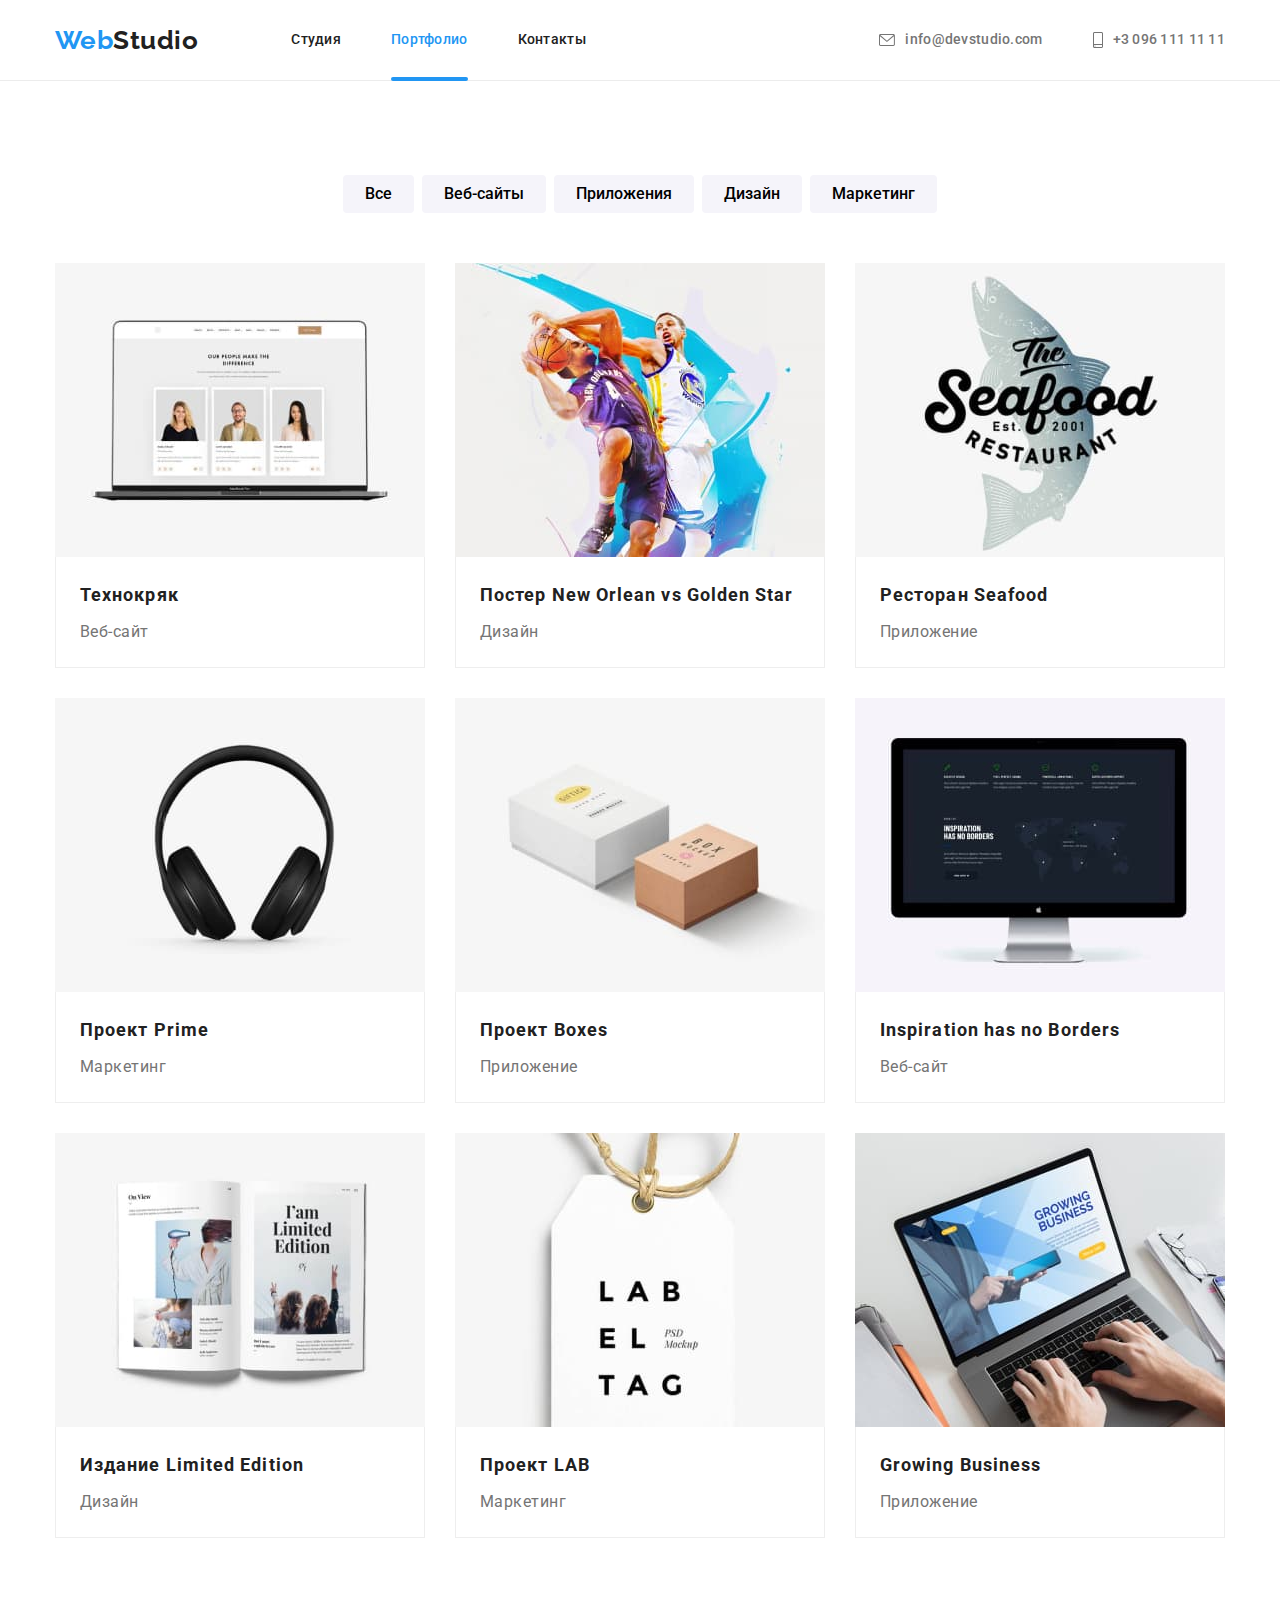
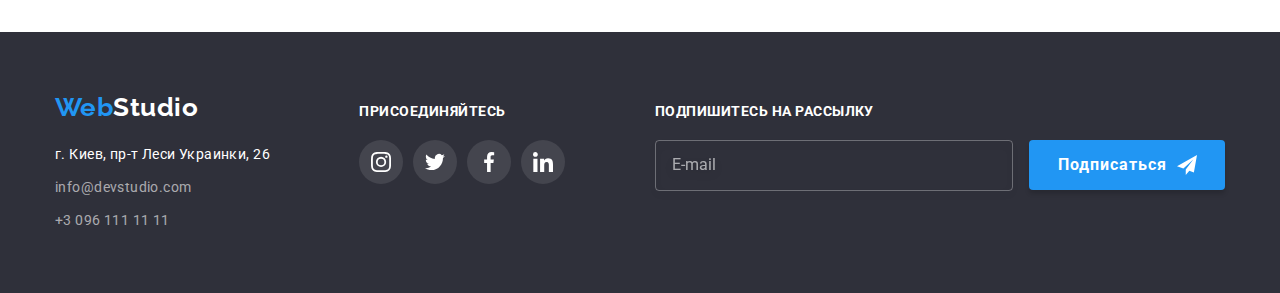
==== portfolio.html @ 0ab10a3f "Копирует фалы предыдущего проекта" ====
<!doctype html>

<html lang="ru">
    <head>
        <meta charset="utf-8">
        <meta http-equiv="x-ua-compatible" content="ie=edge">
        <title>Portfolio</title>
        <link rel="preconnect" href="https://fonts.googleapis.com">
        <link rel="preconnect" href="https://fonts.gstatic.com" crossorigin>
        <link href="https://fonts.googleapis.com/css2?family=Raleway:wght@700&family=Roboto:wght@400;500;700;900&display=swap" rel="stylesheet">
        <link rel="stylesheet" href="css/modern-normalize.css" />
        <link rel="stylesheet" href="css/styles.css" />
    </head>

    <body>
      <header class="header">
        <div class="container header-container">
          <a class="link logo-link" href="index.html">
            Web<span class="logo-link-second-part" href="index.html">Studio</span>
          </a>
          <nav class="nav">
            <ul class="list nav-list">
              <li><a class="link" href="index.html">Студия</a></li>
              <li><a class="link link-active" href="portfolio.html">Портфолио</a></li>
              <li><a class="link" href="#address">Контакты</a></li>
            </ul>
          </nav>
          <ul class="list address-header-list">
            <li class="address-header-list-item">
              <a class="link mail-link" href="mailto:info@devstudio.com">
                <svg class="icon-link-envelope" width="16px" height="12px"><use href="./images/symbol-defs.svg#header-icon-envelope"></use></svg>
                info@devstudio.com
              </a>
            </li>
            <li class="address-header-list-item">
              <a class="link tel-link" href="tel:+3809611111111">
                <svg class="icon-link-smartphone" width="10" height="16"><use href="./images/symbol-defs.svg#header-icon-smartphone"></use></svg>
                +3 096 111 11 11
              </a>
            </li>
          </ul>
        </div>
      </header>

        <main>
          <section class="gallery section">
            <div class="container gallery-container">
              <ul class="list gallery-filter-list">
                <li><button class="button" type="button">Все</button></li>
                <li><button class="button" type="button">Веб-сайты</button></li>
                <li><button class="button" type="button">Приложения</button></li>
                <li><button class="button" type="button">Дизайн</button></li>
                <li><button class="button" type="button">Маркетинг</button></li>
              </ul>
              <h1 class="visually-hidden">Карточки</h1>
              <ul class="list gallery-list">

                <li>
                  <a href="" class="link gallery-list-link">
                    <div class="box">
                      <img src="images/gallery-img-note_book.jpg" alt="Открытый ноут-бук" width="370" />
                      <div class="overlay">
                        <p>Ресурс предлагает комплексные предложения с разным уровнем функционала и сервисов. Все это позволит посетителю получить исчерпывающие сведения о компании или частном лице.</p>
                      </div>
                    </div>
                    <div class="gallery-text-box">
                      <h2 class="gallery-subtitle">Технокряк</h1>
                      <p class="gallery-desc">Веб-сайт</p>
                    </div>
                  </a>
                </li>

                <li>
                  <a href="" class="link gallery-list-link">
                    <div class="box">
                      <img src="images/gallery-img-basketball.jpg" alt="Баскетболисты" width="370" />
                      <div class="overlay">
                        <p>Ресурс предлагает комплексные предложения с разным уровнем функционала и сервисов. Все это позволит посетителю получить исчерпывающие сведения о компании или частном лице.</p>
                      </div>
                    </div>
                    <div class="gallery-text-box">
                      <h2 class="gallery-subtitle">Постер New Orlean vs Golden Star</h1>
                      <p class="gallery-desc">Дизайн</p>
                    </div>
                  </a>
                </li>

                <li>
                  <a href="" class="link gallery-list-link">
                    <div class="box">
                      <img src="images/gallery-img-logo_restoran.jpg" alt="Логотип" width="370" />
                      <div class="overlay">
                        <p>Ресурс предлагает комплексные предложения с разным уровнем функционала и сервисов. Все это позволит посетителю получить исчерпывающие сведения о компании или частном лице.</p>
                      </div>
                    </div>
                    <div class="gallery-text-box">
                      <h2 class="gallery-subtitle">Ресторан Seafood</h1>
                      <p class="gallery-desc">Приложение</p>
                    </div>
                  </a>
                </li>

                <li>
                  <a href="" class="link gallery-list-link">
                    <div class="box">
                      <img src="images/gallery-img-headphones.jpg" alt="Наушники" width="370" />
                      <div class="overlay">
                        <p>Ресурс предлагает комплексные предложения с разным уровнем функционала и сервисов. Все это позволит посетителю получить исчерпывающие сведения о компании или частном лице.</p>
                      </div>
                    </div>
                    <div class="gallery-text-box">
                      <h2 class="gallery-subtitle">Проект Prime</h1>
                      <p class="gallery-desc">Маркетинг</p>
                    </div>
                  </a>
                </li>

                <li>
                  <a href="" class="link gallery-list-link">
                    <div class="box">
                      <img src="images/gallery-img-boxes_project.jpg" alt="Коробки" width="370" />
                      <div class="overlay">
                        <p>Ресурс предлагает комплексные предложения с разным уровнем функционала и сервисов. Все это позволит посетителю получить исчерпывающие сведения о компании или частном лице.</p>
                      </div>
                    </div>
                    <div class="gallery-text-box">
                      <h2 class="gallery-subtitle">Проект Boxes</h1>
                      <p class="gallery-desc">Приложение</p>
                    </div>
                  </a>
                </li>

                <li>
                  <a href="" class="link gallery-list-link">
                    <div class="box">
                      <img src="images/gallery-img-monitor.jpg" alt="Работающий монитор ПК" width="370" />
                      <div class="overlay">
                        <p>Ресурс предлагает комплексные предложения с разным уровнем функционала и сервисов. Все это позволит посетителю получить исчерпывающие сведения о компании или частном лице.</p>
                      </div>
                    </div>
                    <div class="gallery-text-box">
                      <h2 class="gallery-subtitle">Inspiration has no Borders</h1>
                      <p class="gallery-desc">Веб-сайт</p>
                    </div>
                  </a>
                </li>

                <li>
                  <a href="" class="link gallery-list-link">
                    <div class="box">
                      <img src="images/gallery-img-book_open.jpg" alt="Открытая книга" width="370" />
                      <div class="overlay">
                        <p>Ресурс предлагает комплексные предложения с разным уровнем функционала и сервисов. Все это позволит посетителю получить исчерпывающие сведения о компании или частном лице.</p>
                      </div>
                    </div>
                    <div class="gallery-text-box">
                      <h2 class="gallery-subtitle">Издание Limited Edition</h1>
                      <p class="gallery-desc">Дизайн</p>
                    </div>
                  </a>
                </li>

                <li>
                  <a href="" class="link gallery-list-link">
                    <div class="box">
                      <img src="images/gallery-img-label.jpg" alt="Бумажный ярлык на верёвке" width="370" />
                      <div class="overlay">
                        <p>Ресурс предлагает комплексные предложения с разным уровнем функционала и сервисов. Все это позволит посетителю получить исчерпывающие сведения о компании или частном лице.</p>
                      </div>
                    </div>
                    <div class="gallery-text-box">
                      <h2 class="gallery-subtitle">Проект LAB</h1>
                      <p class="gallery-desc">Маркетинг</p>
                    </div>
                  </a>
                </li>

                <li>
                  <a href="" class="link gallery-list-link">
                    <div class="box">
                      <img src="images/gallery-img-pc_working.jpg" alt="Руки за клавиатурой ноутбука" width="370" />
                      <div class="overlay">
                        <p>Ресурс предлагает комплексные предложения с разным уровнем функционала и сервисов. Все это позволит посетителю получить исчерпывающие сведения о компании или частном лице.</p>
                      </div>
                    </div>
                    <div class="gallery-text-box">
                      <h2 class="gallery-subtitle">Growing Business</h1>
                      <p class="gallery-desc">Приложение</p>
                    </div>
                  </a>
                </li>

              </ul>
            </div>
          </section>
        </main>

        <footer class="footer">
          <div class="container footer-container">
            <div class="contacts">
              <a class="link logo-link" href="index.html">
                Web<span class="logo-link-second-part" href="index.html">Studio</span>
              </a>
              <address class="address-text-box" id="address">
                <ul class="list address-footer-list">
                  <li><a class="link address-link" href="">г. Киев, пр-т Леси Украинки, 26</a></li>
                  <li><a class="link mail-link" href="mailto:info@devstudio.com">info@devstudio.com</a></li>
                  <li><a class="link tel-link" href="tel:+3809611111111">+3 096 111 11 11</a></li>
                </ul>
              </address>
            </div>
            <div class="social-network">
              <b class="title-social-network">присоединяйтесь</b>
              <ul class="list icon-social-network-list">
                <li class="icon-social-network-list-item">
                  <a href="" class="link link-social-network">
                    <svg class="icon-social-network" width="20px" height="20px"><use href="./images/symbol-defs.svg#social-network-icon-instagram"></use></svg>
                  </a>
                </li>
                <li class="icon-social-network-list-item">
                  <a href="" class="link link-social-network">
                    <svg class="icon-social-network" width="20px" height="20px"><use href="./images/symbol-defs.svg#social-network-icon-twitter"></use></svg>
                  </a>
                </li>
                <li class="icon-social-network-list-item">
                  <a href="" class="link link-social-network">
                    <svg class="icon-social-network" width="20px" height="20px"><use href="./images/symbol-defs.svg#social-network-icon-facebook"></use></svg>
                  </a>
                </li>
                <li class="icon-social-network-list-item">
                  <a href="" class="link link-social-network">
                    <svg class="icon-social-network" width="20px" height="20px"><use href="./images/symbol-defs.svg#social-network-icon-linkedin"></use></svg>
                  </a>
                </li>
              </ul>
            </div>
            <form class="send-form">
              <label class="send-label" for="email">подпишитесь на рассылку</label>
              <input class="input send-email-input" type="email" name="email" id="email" placeholder="E-mail">
              <button class="button submit-button" type="submit">
                <b>Подписаться</b>
                <svg class="icon-send" width="20px" height="20px">
                  <use href="./images/icons.svg#icon-send"></use>
                </svg>
              </button>
            </form>
          </div>
        </footer>
    
    </body>
</html>
---- css/styles.css ----
/* Переменные в цвета */
:root {
  --background-color-01: #ffffff;
  --background-color-02: #f5f4fa;

  --text-color-01: #212121;
  --text-color-02:#757575;
  --text-color-03:rgba(255, 255, 255, 0.6);
  --text-color-04: rgba(117, 117, 117, 0.5);

  --brand-color-01: #2196f3;
  --brand-color-02: #2f303a;

  --button-color:#f5f4fa;
  --highlight-button-color: #188ce8;

  --border-color-01:#ECECEC;
  --border-color-02:#EEEEEE;

  --shadow-color-01: rgba(0, 0, 0, 0.12);
  --shadow-color-02:rgba(0, 0, 0, 0.14);
  --shadow-color-03:rgba(0, 0, 0, 0.2);
  --shadow-color-04: rgba(0, 0, 0, 0.06);
  --shadow-color-05: rgba(0, 0, 0, 0.16);
  --shadow-color-06: rgba(0, 0, 0, 0.1);
  --shadow-color-07: rgba(0, 0, 0, 0.08);
  --shadow-color-08: rgba(0, 0, 0, 0.15);


  --gradient-color-01: rgba(47, 48, 58, 0.4);
  --gradient-color-02: rgba(47, 48, 58, 0.4);
  
  --icon-color-01: #AFB1B8;
  --icon-color-02: rgba(255, 255, 255, 0.1);

  --label-color: rgba(47, 48, 58, 0.8);

  --overlay-color: rgba(33, 150, 243, 0.9);

  --input-background-color: #2196F300; 
  --input-border-color-01: rgba(255, 255, 255, 0.3);
  --input-border-color-02: rgba(33, 33, 33, 0.2);
}

/* *****Styling body***** */
body {
  background-color: var(--background-color-01);
  font-family: 'Roboto', sans-serif;
  color: var(--text-color-01);
  margin: 0;
  letter-spacing: 0.03em;
}

/* Reset */
h1, h2, h3, p {
  margin: 0;
}
.link {
  text-decoration: none;
  color: var(--text-color-01);
}
.list {
  padding-left: 0px;
  margin: 0;
  list-style: none;
}
.address-header-list .link {
  fill:var(--text-color-02);
  color: var(--text-color-02);
}
/* *****Change font-style in address section to normal***** */
.address-footer-list {
  font-style: normal;
}
/* Форматирование изображений */
img {
  display: block;
  max-width: 100%;
  height: auto;
}
/* Приховує заголовки */
.visually-hidden {
  position: absolute;
  width: 1px;
  height: 1px;
  margin: -1px;
  border: 0;
  padding: 0;
  white-space: nowrap;
  clip-path: inset(100%);
  clip: rect(0 0 0 0);
  overflow: hidden;
}

/* Контейнер */
.container {
  width: 1200px;
  padding: 0 15px;
  margin: 0 auto;
}

/* Секції */
.section {
  padding: 94px 0 94px;
}

/* Шапка */
.header {
  border-bottom: 1px solid var(--border-color-01);
}
.header-container {  
  display: flex;
  align-items: center;
}
.logo-link,
.logo-link-second-part {
  color: var(--brand-color-01);
  font-family: 'Raleway', sans-serif;
  font-weight: 700;
  font-size: 26px;
  line-height: 1.19;
}
.logo-link-second-part {
  color: var(--text-color-01);
}
.header .logo-link {
  margin-right: 93px;
}
.nav {
  margin-right: auto;
}
.nav-list {
  font-weight: 500;
  font-size: 14px;
  line-height: 1.14;
}
.nav-list .link {
  display: block;
  padding: 32px 0;
}
.link-active {
  position: relative;
}
.link-active::after {
  content:'';
  display: block;
  position: absolute;
  bottom:-1px;
  width: 100%;
  height: 4px;
  border-radius: 2px;
  background-color: var(--brand-color-01);
}
.nav-list,
.address-header-list {
  display: flex;
  letter-spacing: 0.02em;
}
.nav-list li:not(:last-child), 
.address-header-list li:not(:last-child) {
  margin-right: 50px;
}
.address-header-list {
  color: var(--text-color-02);
  font-weight: 500;
  font-size: 14px;
  line-height: 1.14;
}
.mail-link, 
.tel-link {
  display: flex;
  align-items: center;
}
.icon-link-envelope, .icon-link-smartphone {
  margin-right: 10px;
}

/* Герой */
.hero {  
  max-width: 1600px;
  margin: 0 auto;
  background-color: var(--brand-color-02);
  background-image: 
  linear-gradient(to right, 
  var(--gradient-color-01), 
  var(--gradient-color-02)), 
  url(../images/hero-img-team.jpg);
  background-size: cover;
  background-repeat: no-repeat;
  background-position: center;
  padding-top: 200px;
  padding-bottom: 200px;
}
.slogan {
  width: 604px;
  text-align: center;
  margin-left: auto;
  margin-right: auto;
  margin-bottom: 30px;
  text-transform: uppercase;
  color: var(--background-color-01);
  font-weight: 900;
  font-size: 44px;
  line-height: 1.36;
}
.hero .button {
  display: block;
  margin: 0 auto;
  padding: 10px 32px;
  border-radius: 4px;
  background-color: var(--brand-color-01);
  border-style: none;
  color: var(--background-color-01);
  font-family: inherit;
  font-weight: 700;
  font-size: 16px;
  line-height: 1.88;
  cursor: pointer;
}
.slogan, 
.hero .button {
  letter-spacing: 0.06em;
}

/* Преимущества */
.benefits {
  font-size: 14px;
}
.benefits-list {
  display: flex;
}
.benefits-list li:not(:last-child) {
  margin-right: 30px;
}
.benefits-list-item::before {
  content:'';
  display: block;
  margin-bottom: 30px;
  height: 120px;
  border-radius: 4px;
  background-color: var(--background-color-02);
  background-repeat: no-repeat;
  background-position: center;
}
.icon-antenna::before {
  background-image: url(../images/benefits-icon-antenna.svg);
}
.icon-clock::before {
  background-image: url(../images/benefits-icon-clock.svg);
}
.icon-diagram::before {
  background-image: url(../images/benefits-icon-diagram.svg);
}
.icon-astronaut::before {
  background-image: url(../images/benefits-icon-astronaut.svg);
}
.benefits-subtitle {
  margin-bottom: 10px;
  font-size: inherit;
  font-weight: 700;
  line-height: 1.14;
  text-transform: uppercase;
}
.benefits-text {
  color: var(--text-color-02);
  line-height: 1.71;
}

/* Чем мы занимаемся.Описание */
.desc {  
  padding-bottom: 94px;
}
.desc-title {
  margin-bottom: 50px;
  text-align: center;
  font-weight: 700;
  font-size: 36px;
  line-height: 1.17;
}
.desc-list {
  display: flex;
}
.desc-list li:not(:last-child) {
  margin-right: 30px;
}
.thumb {
  position:relative;
}
.label {
  position:absolute;
  bottom:0;
  right:0;
  left:0;
  padding: 27px 0 27px;
  text-align: center;
  font-size: 14px;
  text-transform: uppercase;
  line-height: 1.14;
  font-weight: 700;
  color:var(--background-color-01);
  background-color: var(--label-color);
}

/* Команда */
.team {
  background-color: var(--background-color-02);
}
.team-title {
  margin-bottom: 50px;
  text-align: center;
  font-weight: 700;
  font-size: 36px;
  line-height: 1.17;
}
.team-list {
  display: flex;
  line-height: 1.19;
  font-size: 16px;
}
.team-list-item:not(:last-child) {
  margin-right: 30px;
}
.team-list-item {
  border-radius: 0px 0px 4px 4px;
  box-shadow: 0px 1px 3px var(--shadow-color-01),
  0px 1px 1px var(--shadow-color-02),
  0px 2px 1px var(--shadow-color-03);
  background-color: var(--background-color-01);
}
.team-text-box {
  padding: 30px 0px 16px;
  text-align: center;
}
.team-subtitle {
  margin-bottom: 10px;
  font-weight: 500;
  font-size: inherit;
}
.team-desc {
  color: var(--text-color-02);
}
.icon-social-network-list {
  display: flex;
  justify-content: center;
  margin-bottom: 30px;
}
.icon-social-network-list-item:not(:last-child) {
  margin-right: 10px;
}
.link-social-network {
  color: var(--icon-color-01);
  display: flex;
  justify-content: center;
  align-items: center;
  width: 44px;
  height: 44px;
  border-radius: 50%;
}
.icon-social-network {
  fill: currentColor;
}

/* Клиенты */
.clients-title {
  margin-bottom: 50px;
  text-align: center;
  font-weight: 700;
  font-size: 36px;
  line-height: 1.17;
}
.icon-clients-list {
  display: flex;
  justify-content: center;
}
.icon-clients-list li {
  flex-basis: calc((100% - 5 * 30px) / 6);
}
.icon-clients-list li:not(:last-child) {
  margin-right: 30px;
}
.link-clients {
  display: flex;
  justify-content: center;
  align-items: center;
  height:92px;
  border: 1px solid var(--icon-color-01);
  border-radius: 4px;
  color:var(--icon-color-01);
}
.icon-clients {
  fill:currentColor;
}

/* Футер */
.footer {
  padding-top: 60px;
  padding-bottom: 60px;
  background-color: var(--brand-color-02);
}
.footer-container {
  display: flex;
}
.contacts {
  margin-right: auto;
}
.footer .logo-link .logo-link-second-part {
  color: var(--background-color-01);
}
.address-text-box {
  margin-top: 20px;
}
.address-footer-list {
  font-size: 14px;
  line-height: 1.71;
  letter-spacing: 0.03em;
}
.address-footer-list li:not(:last-child) {
  margin-bottom: 9px;
}
.address-link {
  color: var(--background-color-01);
}
.footer .mail-link,
.footer .tel-link {
  color: var(--text-color-03);
}
.social-network {
  margin-right: auto;
}
.title-social-network {
  display: inline-block;
  margin-top: 12px;
  margin-bottom: 20px;
  text-transform: uppercase;
  color:var(--background-color-01);
  font-size: 14px;
  line-height: 1.14;
}
.footer .link-social-network {
  background-color: var(--icon-color-02);
}
.footer .icon-social-network {
  fill:var(--background-color-01)
}

/* Форма отправки email */
.send-form .send-label {
  display: flex;
  margin-top: 12px;
  margin-bottom: 20px;
  color: var(--background-color-01);
  font-weight: 700;
  font-size: 14px;
  line-height: 1.14;
  text-transform: uppercase;
}
.send-email-input {
  width: 358px;
  margin-right: 12px;
  border-radius: 4px;
  background: var(--input-background-color);
  border: 1px solid var(--input-border-color-01);
  filter: drop-shadow(0px 4px 4px var(--shadow-color-08));
  padding: 15px 16px;
  color:var(--background-color-01);
}
.send-email-input::placeholder {
  color:var(--text-color-03);
  line-height: 1.25;
}
.submit-button {
  display: inline-flex;
  align-items: center;
  padding: 10px 28px 10px 29px;
  border-radius: 4px;
  background-color: var(--brand-color-01);
  border-style: none;
  cursor: pointer;
  box-shadow: 0px 4px 4px var(--shadow-color-08);
}
.submit-button b {
  margin-right: 10px;
  color: var(--background-color-01);
  font-size: 16px;
  line-height: 1.88;
  letter-spacing: 0.06em;
}
.icon-send {
  fill: var(--background-color-01);
}
/* Портфолио */
.gallery-filter-list {  
  display: flex;
  justify-content: center;
  margin-bottom: 50px;
}
.gallery-filter-list li:not(:last-child) {
  margin-right: 8px;
}
.gallery-filter-list .button {
  border-style: none;
  border-radius: 4px;
  padding: 6px 22px;
  background-color: var(--button-color);
  font-family: inherit;
  font-weight: 500;
  font-size: 16px;
  line-height: 1.63;
  cursor: pointer;
}
.gallery-list {
  display: flex;
  flex-wrap: wrap;
  margin-top: -30px;
  margin-left: -30px;
}
.gallery-list li {
  flex-basis: calc(100% / 3 - 30px);
  margin-top: 30px;
  margin-left: 30px;
}
.gallery-list-link {
  display: block;
}
.gallery .box {
  position: relative;
  overflow: hidden;
}
.overlay {
  position: absolute;
  display: flex;
  align-items: center;
  top: 0;
  width: 100%;
  height: 100%;
  background-color: var(--overlay-color);
  
  transform: translateY(200%);
  transition: transform 400ms ease;
}
.overlay p {
  padding: 0px 24px;
  line-height: 1.56;
  font-size: 18px;
  color: var(--background-color-01);
}
.gallery-text-box {
  padding: 20px 24px;
  border-left: 1px solid var(--border-color-02);
  border-right: 1px solid var(--border-color-02);
  border-bottom: 1px solid var(--border-color-02);
}
.gallery-subtitle {
  margin-bottom: 4px;
  font-weight: 700;
  font-size: 18px;
  line-height: 2;
  letter-spacing: 0.06em;
}
.gallery-desc {
  color: var(--text-color-02);
  font-size: 16px;
  line-height: 1.88;
}

/* Модальное окно */
.backdrop {
  position: fixed;
  opacity: 1;
  top:0%;
  left:0%;
  width: 100%;
  height: 100%;
  background-color: var(--shadow-color-03);

  transition: opacity 250ms linear;
}
.modal {
  position:absolute;
  visibility: visible;
  top:50%;
  left:50%;
  width: 528px;
  padding: 40px;
  background-color: var(--background-color-01);
  box-shadow: 
  0px 1px 3px var(--shadow-color-01), 
  0px 1px 1px var(--shadow-color-02), 
  0px 2px 1px var(--shadow-color-03);
  border-radius: 4px;
  transform: translate(-50%, -50%) scale(1);

  transition: transform 250ms linear;
}
.modal-button-close {
  position: absolute;
  right: 8px;
  top: 8px;
  padding: 6px;
  background-color: var(--background-color-01);
  border: 1px solid var(--shadow-color-06);
  display: flex;
  justify-content: center;
  align-items: center;
  width: 30px;
  height: 30px;
  border-radius: 50%;
  cursor: pointer;
}
.modal-form b {
  display: block;
  margin-bottom: 12px;
  text-align: center;
  line-height: 1.05;
  font-size: 20px;
}
.modal-form-list {
  margin-bottom: 20px;
}
.modal-form-list li:not(:last-child) {
  margin-bottom: 10px;
}
.modal-form-list li {
  display: flex;
  flex-direction: column;
  line-height: 1.17;
  font-size: 12px;
  letter-spacing: 0.01em;
  color:var(--text-color-02);
}
.modal-form-list li label {
  margin-bottom: 4px;
}
.form-field input,
.form-field-textarea textarea {
  width: 100%;
  border: 1px solid var(--input-border-color-02);
  border-radius: 4px;
  padding: 11px 12px 11px 42px;
  font-size: 14px;
}
.input-box {
  position: relative;
}
.input-icon {
  position: absolute;
  top: 11px;
  bottom: 11px;
  left: 12px;
  pointer-events: none;
}
.form-field-textarea textarea {
  padding: 12px 16px;
  line-height: 1.17;
}
.textarea-comment {
  width: 100%;
  resize: none;
}
.textarea-comment::placeholder {
  color: var(--text-color-04);
  line-height: 1.17;
  font-size: 12px;
  letter-spacing: 0.01em;
}
.checkbox-label {
  display:flex;
  justify-content: center;
  align-items: center;
  margin-bottom: 30px;
  line-height: 1.71;
  font-size: 14px;
  color:var(--text-color-02);
}
.checkbox {
  position: absolute;
  width: 1px;
  height: 1px;
  margin: -1px;
  border: 0;
  padding: 0;
  clip: rect(0 0 0 0);
  overflow: hidden;
}
.custom-checkbox {
  display: inline-flex;
  justify-content: center;
  align-items: center;
  width: 16px;
  height: 15px;
  margin-right: 7px;
  border-radius: 2px;
  background-origin: border-box;
  border:2px solid var(--text-color-01);
  fill:var(--background-color-01);
}
.checkbox-icon {
  visibility: hidden;
  opacity: 0;
  pointer-events: none;
}
.terms-link {
  text-decoration: underline;
  color: var(--brand-color-01);
}
.modal-submit-button {
  display: block;
  margin: 0 auto;
  padding: 10px 55px 10px 56px;
  background: var(--brand-color-01);
  box-shadow: 0px 4px 4px var(--shadow-color-08);
  border-radius: 4px;
  border-style: none;
  color: var(--background-color-01);
  font-weight: 700;
  font-size: 16px;
  line-height: 1.88;
  cursor: pointer;
  letter-spacing: 0.06em;
}
/* *****Elements behavior***** */
.link:hover,
.link:hover:focus {
  color: var(--brand-color-01);
  fill:var(--brand-color-01);
}
.link-active {
  color: var(--brand-color-01);
}
.button:hover,
.button:focus {
  background-color: var(--highlight-button-color);
  color: var(--background-color-01);
}
.link-social-network:hover {
  background-color: var(--brand-color-01);
  color:var(--background-color-01);
}
.link-clients:hover {
  border-color: var(--brand-color-01);
}
.gallery-filter-list .button:hover {
  box-shadow:
  0px 3px 1px var(--shadow-color-06), 
  0px 1px 2px var(--shadow-color-07), 
  0px 2px 2px var(--shadow-color-01);
}
.gallery-list-link:hover,
.gallery-list-link:focus {
  color:currentColor;
  cursor: pointer;
  box-shadow: 
  0px 1px 1px var(--shadow-color-01), 
  0px 4px 4px var(--shadow-color-04), 
  1px 4px 6px var(--shadow-color-05);
}
.gallery-list-link:hover .overlay, 
.gallery-list-link:focus .overlay{
  transform: translateY(0);
}
.modal-button-close:hover,
.modal-button-close:focus {
  fill:var(--brand-color-01);
}
.input-box input:focus,
.textarea-comment:focus {
  border-color: var(--brand-color-01);
}
.input-box input,
.textarea-comment {
  outline: none;
}
.input-box input:focus + .input-icon
{
  border-color: var(--brand-color-01);
  fill:var(--brand-color-01);
}
.checkbox:focus + .custom-checkbox { 
  border-color: var(--brand-color-01); 
}
.checkbox:checked + .custom-checkbox {
  background-color: var(--brand-color-01);
  border-color: var(--brand-color-01);
}
.checkbox:checked + .custom-checkbox .checkbox-icon {
  visibility: visible;
  opacity: 1;
}
.terms-link:hover {
  text-decoration: none;
}

/* Переходи і анімація */
.link,
.button,
.input,
.input-icon
{
  transition-property: 
  color, fill, background-color, border-color, box-shadow;
  transition-duration: 250ms;
  transition-timing-function: cubic-bezier(0.4, 0, 0.2, 1);
}
.backdrop.is-hidden {
  visibility: hidden;
  opacity: 0;
  pointer-events: none;
}
.backdrop.is-hidden .modal {
  transform: translate(-50%, -50%) scale(0);
}
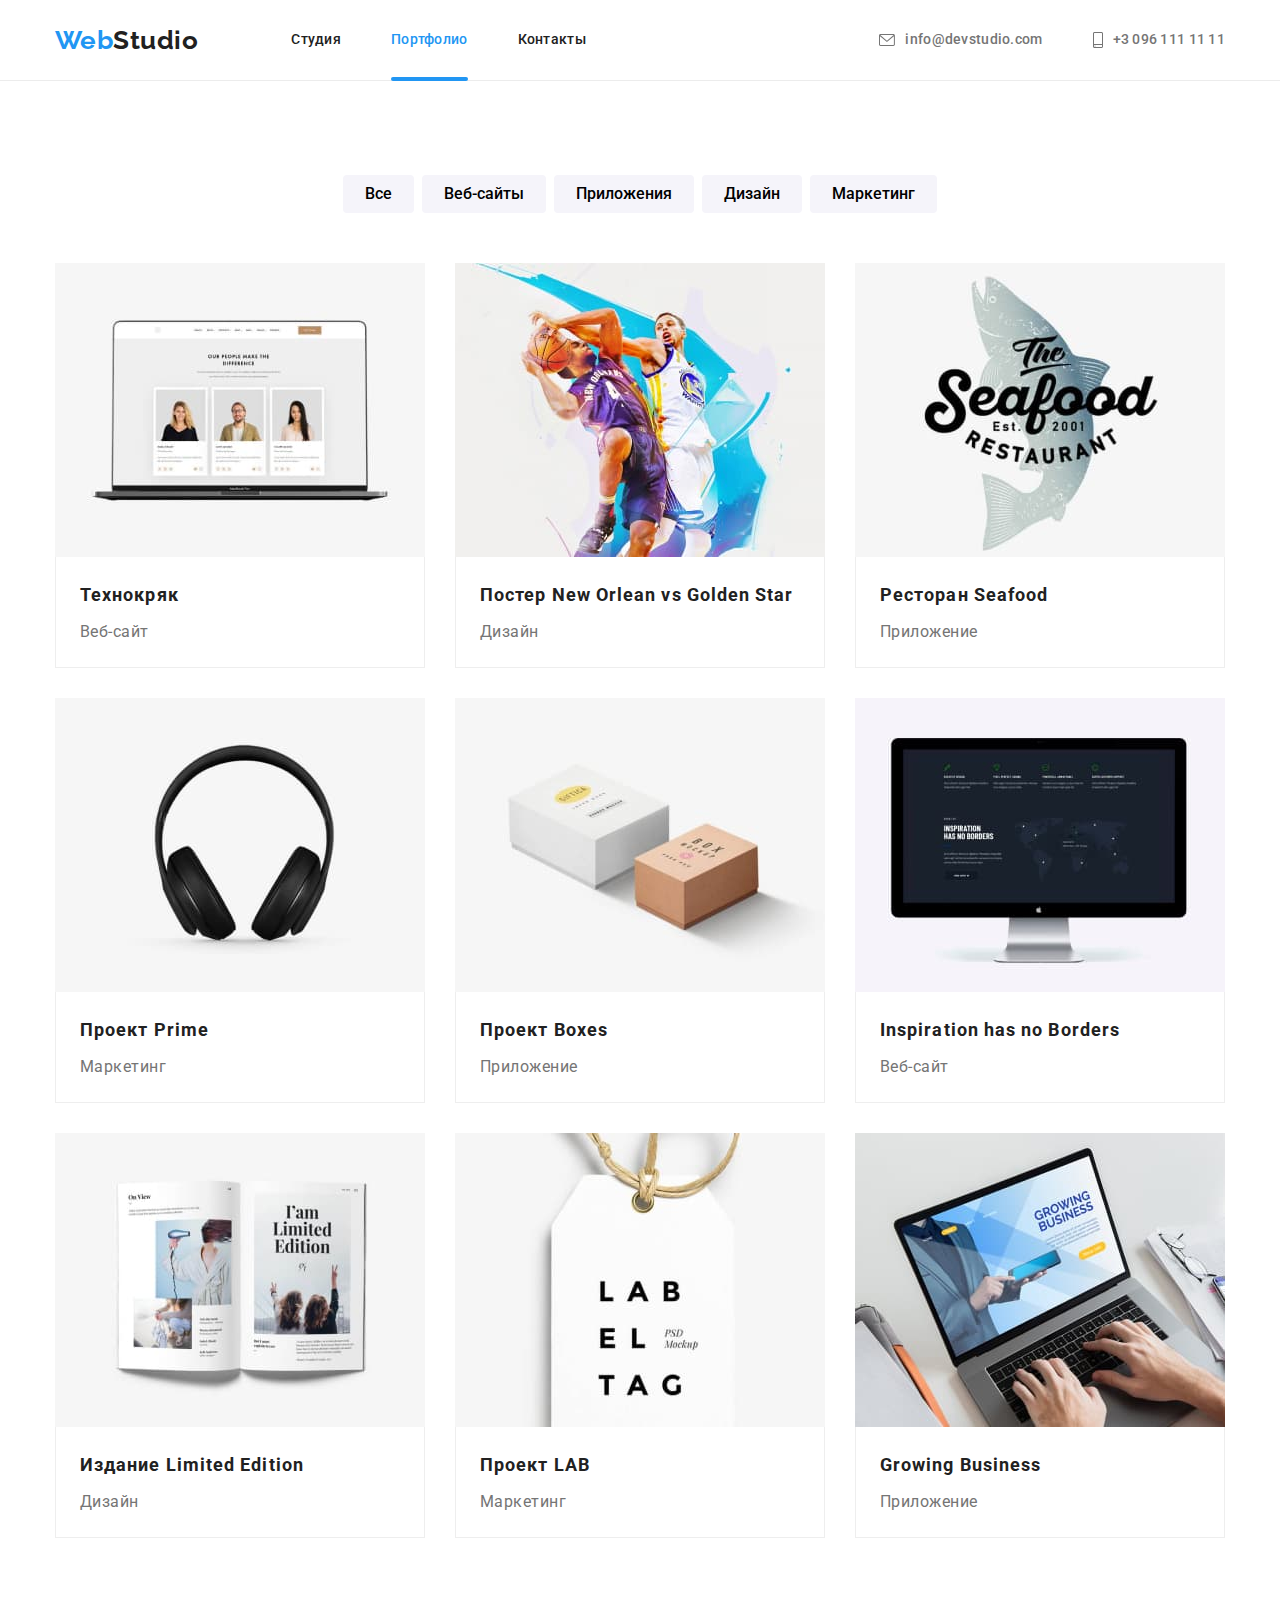
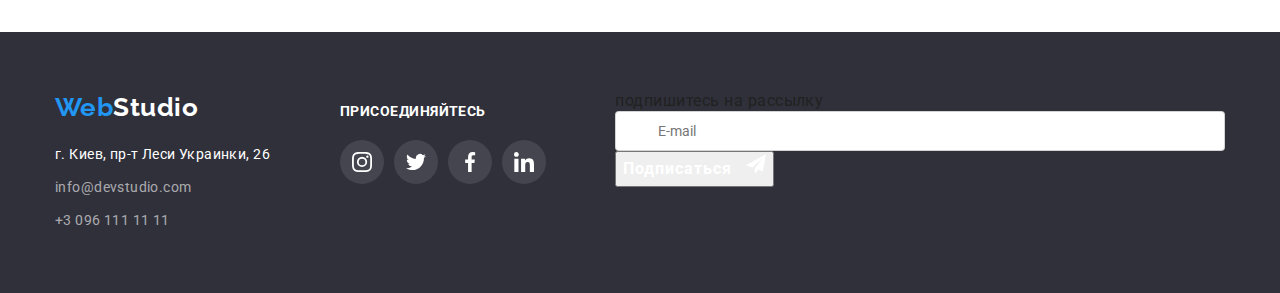
==== commit 892b83e6: "Названия форм и Препроцессор" ====
--- a/portfolio.html
+++ b/portfolio.html
@@ -9,32 +9,33 @@
         <link rel="preconnect" href="https://fonts.gstatic.com" crossorigin>
         <link href="https://fonts.googleapis.com/css2?family=Raleway:wght@700&family=Roboto:wght@400;500;700;900&display=swap" rel="stylesheet">
         <link rel="stylesheet" href="css/modern-normalize.css" />
+        <link rel="stylesheet" href="css/main.min.css" />
         <link rel="stylesheet" href="css/styles.css" />
     </head>
 
     <body>
       <header class="header">
-        <div class="container header-container">
-          <a class="link logo-link" href="index.html">
-            Web<span class="logo-link-second-part" href="index.html">Studio</span>
+        <div class="container header__container">
+          <a class="link logo header__logo" href="index.html">
+            Web<span class="logo__part--black" href="index.html">Studio</span>
           </a>
           <nav class="nav">
-            <ul class="list nav-list">
-              <li><a class="link" href="index.html">Студия</a></li>
-              <li><a class="link link-active" href="portfolio.html">Портфолио</a></li>
-              <li><a class="link" href="#address">Контакты</a></li>
+            <ul class="list nav__list">
+              <li class="nav__item"><a class="link nav__link" href="index.html">Студия</a></li>
+              <li class="nav__item"><a class="link nav__link nav__link--active" href="portfolio.html">Портфолио</a></li>
+              <li class="nav__item"><a class="link nav__link" href="#address">Контакты</a></li>
             </ul>
           </nav>
-          <ul class="list address-header-list">
-            <li class="address-header-list-item">
-              <a class="link mail-link" href="mailto:info@devstudio.com">
-                <svg class="icon-link-envelope" width="16px" height="12px"><use href="./images/symbol-defs.svg#header-icon-envelope"></use></svg>
+          <ul class="list contacts header__contacts">
+            <li class="contacts__item">
+              <a class="link contacts__link" href="mailto:info@devstudio.com">
+                <svg class="header__icon" width="16px" height="12px"><use href="./images/symbol-defs.svg#header-icon-envelope"></use></svg>
                 info@devstudio.com
               </a>
             </li>
-            <li class="address-header-list-item">
-              <a class="link tel-link" href="tel:+3809611111111">
-                <svg class="icon-link-smartphone" width="10" height="16"><use href="./images/symbol-defs.svg#header-icon-smartphone"></use></svg>
+            <li class="contacts__item">
+              <a class="link contacts__link" href="tel:+3809611111111">
+                <svg class="header__icon" width="10" height="16"><use href="./images/symbol-defs.svg#header-icon-smartphone"></use></svg>
                 +3 096 111 11 11
               </a>
             </li>
@@ -42,211 +43,210 @@
         </div>
       </header>
 
-        <main>
-          <section class="gallery section">
-            <div class="container gallery-container">
-              <ul class="list gallery-filter-list">
-                <li><button class="button" type="button">Все</button></li>
-                <li><button class="button" type="button">Веб-сайты</button></li>
-                <li><button class="button" type="button">Приложения</button></li>
-                <li><button class="button" type="button">Дизайн</button></li>
-                <li><button class="button" type="button">Маркетинг</button></li>
+      <main>
+        <section class="section gallery">
+          <div class="container">
+            <ul class="list filters">
+              <li class="filters__item"><button class="button filters__button" type="button">Все</button></li>
+              <li class="filters__item"><button class="button filters__button" type="button">Веб-сайты</button></li>
+              <li class="filters__item"><button class="button filters__button" type="button">Приложения</button></li>
+              <li class="filters__item"><button class="button filters__button" type="button">Дизайн</button></li>
+              <li class="filters__item"><button class="button filters__button" type="button">Маркетинг</button></li>
+            </ul>
+            <h1 class="visually-hidden">Карточки</h1>
+            <ul class="list gallery__list">
+
+              <li class="gallery__item">
+                <a href="" class="link gallery__link">
+                  <div class="gallery__box">
+                    <img src="images/gallery-img-note_book.jpg" alt="Открытый ноут-бук" width="370" />
+                    <div class="overlay">
+                      <p class="overlay__text">Ресурс предлагает комплексные предложения с разным уровнем функционала и сервисов. Все это позволит посетителю получить исчерпывающие сведения о компании или частном лице.</p>
+                    </div>
+                  </div>
+                  <div class="gallery__text">
+                    <h2 class="gallery__subtitle">Технокряк</h1>
+                    <p class="gallery__desc">Веб-сайт</p>
+                  </div>
+                </a>
+              </li>
+
+              <li class="gallery__item">
+                <a href="" class="link gallery__link">
+                  <div class="gallery__box">
+                    <img src="images/gallery-img-basketball.jpg" alt="Баскетболисты" width="370" />
+                    <div class="overlay">
+                      <p class="overlay__text">Ресурс предлагает комплексные предложения с разным уровнем функционала и сервисов. Все это позволит посетителю получить исчерпывающие сведения о компании или частном лице.</p>
+                    </div>
+                  </div>
+                  <div class="gallery__text">
+                    <h2 class="gallery__subtitle">Постер New Orlean vs Golden Star</h1>
+                    <p class="gallery__desc">Дизайн</p>
+                  </div>
+                </a>
+              </li>
+
+              <li class="gallery__item">
+                <a href="" class="link gallery__link">
+                  <div class="gallery__box">
+                    <img src="images/gallery-img-logo_restoran.jpg" alt="Логотип" width="370" />
+                    <div class="overlay">
+                      <p class="overlay__text">Ресурс предлагает комплексные предложения с разным уровнем функционала и сервисов. Все это позволит посетителю получить исчерпывающие сведения о компании или частном лице.</p>
+                    </div>
+                  </div>
+                  <div class="gallery__text">
+                    <h2 class="gallery__subtitle">Ресторан Seafood</h1>
+                    <p class="gallery__desc">Приложение</p>
+                  </div>
+                </a>
+              </li>
+
+              <li class="gallery__item">
+                <a href="" class="link gallery__link">
+                  <div class="gallery__box">
+                    <img src="images/gallery-img-headphones.jpg" alt="Наушники" width="370" />
+                    <div class="overlay">
+                      <p class="overlay__text">Ресурс предлагает комплексные предложения с разным уровнем функционала и сервисов. Все это позволит посетителю получить исчерпывающие сведения о компании или частном лице.</p>
+                    </div>
+                  </div>
+                  <div class="gallery__text">
+                    <h2 class="gallery__subtitle">Проект Prime</h1>
+                    <p class="gallery__desc">Маркетинг</p>
+                  </div>
+                </a>
+              </li>
+
+              <li class="gallery__item">
+                <a href="" class="link gallery__link">
+                  <div class="gallery__box">
+                    <img src="images/gallery-img-boxes_project.jpg" alt="Коробки" width="370" />
+                    <div class="overlay">
+                      <p class="overlay__text">Ресурс предлагает комплексные предложения с разным уровнем функционала и сервисов. Все это позволит посетителю получить исчерпывающие сведения о компании или частном лице.</p>
+                    </div>
+                  </div>
+                  <div class="gallery__text">
+                    <h2 class="gallery__subtitle">Проект Boxes</h1>
+                    <p class="gallery__desc">Приложение</p>
+                  </div>
+                </a>
+              </li>
+
+              <li class="gallery__item">
+                <a href="" class="link gallery__link">
+                  <div class="gallery__box">
+                    <img src="images/gallery-img-monitor.jpg" alt="Работающий монитор ПК" width="370" />
+                    <div class="overlay">
+                      <p class="overlay__text">Ресурс предлагает комплексные предложения с разным уровнем функционала и сервисов. Все это позволит посетителю получить исчерпывающие сведения о компании или частном лице.</p>
+                    </div>
+                  </div>
+                  <div class="gallery__text">
+                    <h2 class="gallery__subtitle">Inspiration has no Borders</h1>
+                    <p class="gallery__desc">Веб-сайт</p>
+                  </div>
+                </a>
+              </li>
+
+              <li class="gallery__item">
+                <a href="" class="link gallery__link">
+                  <div class="gallery__box">
+                    <img src="images/gallery-img-book_open.jpg" alt="Открытая книга" width="370" />
+                    <div class="overlay">
+                      <p class="overlay__text">Ресурс предлагает комплексные предложения с разным уровнем функционала и сервисов. Все это позволит посетителю получить исчерпывающие сведения о компании или частном лице.</p>
+                    </div>
+                  </div>
+                  <div class="gallery__text">
+                    <h2 class="gallery__subtitle">Издание Limited Edition</h1>
+                    <p class="gallery__desc">Дизайн</p>
+                  </div>
+                </a>
+              </li>
+
+              <li class="gallery__item">
+                <a href="" class="link gallery__link">
+                  <div class="gallery__box">
+                    <img src="images/gallery-img-label.jpg" alt="Бумажный ярлык на верёвке" width="370" />
+                    <div class="overlay">
+                      <p class="overlay__text">Ресурс предлагает комплексные предложения с разным уровнем функционала и сервисов. Все это позволит посетителю получить исчерпывающие сведения о компании или частном лице.</p>
+                    </div>
+                  </div>
+                  <div class="gallery__text">
+                    <h2 class="gallery__subtitle">Проект LAB</h1>
+                    <p class="gallery__desc">Маркетинг</p>
+                  </div>
+                </a>
+              </li>
+
+              <li class="gallery__item">
+                <a href="" class="link gallery__link">
+                  <div class="gallery__box">
+                    <img src="images/gallery-img-pc_working.jpg" alt="Руки за клавиатурой ноутбука" width="370" />
+                    <div class="overlay">
+                      <p class="overlay__text">Ресурс предлагает комплексные предложения с разным уровнем функционала и сервисов. Все это позволит посетителю получить исчерпывающие сведения о компании или частном лице.</p>
+                    </div>
+                  </div>
+                  <div class="gallery__text">
+                    <h2 class="gallery__subtitle">Growing Business</h1>
+                    <p class="gallery__desc">Приложение</p>
+                  </div>
+                </a>
+              </li>
+
+            </ul>
+          </div>
+        </section>
+      </main>
+
+      <footer class="footer">
+        <div class="container footer__container">
+          <div class="footer__contacts">
+            <a class="link logo" href="index.html">
+              Web<span class="logo__part--white" href="index.html">Studio</span>
+            </a>
+            <address class="address" id="address">
+              <ul class="list address__list">
+                <li class="address__item"><a class="link address__link" href="">г. Киев, пр-т Леси Украинки, 26</a></li>
+                <li class="address__item"><a class="link address__link address__link--mail" href="mailto:info@devstudio.com">info@devstudio.com</a></li>
+                <li class="address__item"><a class="link address__link address__link--tel" href="tel:+3809611111111">+3 096 111 11 11</a></li>
               </ul>
-              <h1 class="visually-hidden">Карточки</h1>
-              <ul class="list gallery-list">
-
-                <li>
-                  <a href="" class="link gallery-list-link">
-                    <div class="box">
-                      <img src="images/gallery-img-note_book.jpg" alt="Открытый ноут-бук" width="370" />
-                      <div class="overlay">
-                        <p>Ресурс предлагает комплексные предложения с разным уровнем функционала и сервисов. Все это позволит посетителю получить исчерпывающие сведения о компании или частном лице.</p>
-                      </div>
-                    </div>
-                    <div class="gallery-text-box">
-                      <h2 class="gallery-subtitle">Технокряк</h1>
-                      <p class="gallery-desc">Веб-сайт</p>
-                    </div>
-                  </a>
-                </li>
-
-                <li>
-                  <a href="" class="link gallery-list-link">
-                    <div class="box">
-                      <img src="images/gallery-img-basketball.jpg" alt="Баскетболисты" width="370" />
-                      <div class="overlay">
-                        <p>Ресурс предлагает комплексные предложения с разным уровнем функционала и сервисов. Все это позволит посетителю получить исчерпывающие сведения о компании или частном лице.</p>
-                      </div>
-                    </div>
-                    <div class="gallery-text-box">
-                      <h2 class="gallery-subtitle">Постер New Orlean vs Golden Star</h1>
-                      <p class="gallery-desc">Дизайн</p>
-                    </div>
-                  </a>
-                </li>
-
-                <li>
-                  <a href="" class="link gallery-list-link">
-                    <div class="box">
-                      <img src="images/gallery-img-logo_restoran.jpg" alt="Логотип" width="370" />
-                      <div class="overlay">
-                        <p>Ресурс предлагает комплексные предложения с разным уровнем функционала и сервисов. Все это позволит посетителю получить исчерпывающие сведения о компании или частном лице.</p>
-                      </div>
-                    </div>
-                    <div class="gallery-text-box">
-                      <h2 class="gallery-subtitle">Ресторан Seafood</h1>
-                      <p class="gallery-desc">Приложение</p>
-                    </div>
-                  </a>
-                </li>
-
-                <li>
-                  <a href="" class="link gallery-list-link">
-                    <div class="box">
-                      <img src="images/gallery-img-headphones.jpg" alt="Наушники" width="370" />
-                      <div class="overlay">
-                        <p>Ресурс предлагает комплексные предложения с разным уровнем функционала и сервисов. Все это позволит посетителю получить исчерпывающие сведения о компании или частном лице.</p>
-                      </div>
-                    </div>
-                    <div class="gallery-text-box">
-                      <h2 class="gallery-subtitle">Проект Prime</h1>
-                      <p class="gallery-desc">Маркетинг</p>
-                    </div>
-                  </a>
-                </li>
-
-                <li>
-                  <a href="" class="link gallery-list-link">
-                    <div class="box">
-                      <img src="images/gallery-img-boxes_project.jpg" alt="Коробки" width="370" />
-                      <div class="overlay">
-                        <p>Ресурс предлагает комплексные предложения с разным уровнем функционала и сервисов. Все это позволит посетителю получить исчерпывающие сведения о компании или частном лице.</p>
-                      </div>
-                    </div>
-                    <div class="gallery-text-box">
-                      <h2 class="gallery-subtitle">Проект Boxes</h1>
-                      <p class="gallery-desc">Приложение</p>
-                    </div>
-                  </a>
-                </li>
-
-                <li>
-                  <a href="" class="link gallery-list-link">
-                    <div class="box">
-                      <img src="images/gallery-img-monitor.jpg" alt="Работающий монитор ПК" width="370" />
-                      <div class="overlay">
-                        <p>Ресурс предлагает комплексные предложения с разным уровнем функционала и сервисов. Все это позволит посетителю получить исчерпывающие сведения о компании или частном лице.</p>
-                      </div>
-                    </div>
-                    <div class="gallery-text-box">
-                      <h2 class="gallery-subtitle">Inspiration has no Borders</h1>
-                      <p class="gallery-desc">Веб-сайт</p>
-                    </div>
-                  </a>
-                </li>
-
-                <li>
-                  <a href="" class="link gallery-list-link">
-                    <div class="box">
-                      <img src="images/gallery-img-book_open.jpg" alt="Открытая книга" width="370" />
-                      <div class="overlay">
-                        <p>Ресурс предлагает комплексные предложения с разным уровнем функционала и сервисов. Все это позволит посетителю получить исчерпывающие сведения о компании или частном лице.</p>
-                      </div>
-                    </div>
-                    <div class="gallery-text-box">
-                      <h2 class="gallery-subtitle">Издание Limited Edition</h1>
-                      <p class="gallery-desc">Дизайн</p>
-                    </div>
-                  </a>
-                </li>
-
-                <li>
-                  <a href="" class="link gallery-list-link">
-                    <div class="box">
-                      <img src="images/gallery-img-label.jpg" alt="Бумажный ярлык на верёвке" width="370" />
-                      <div class="overlay">
-                        <p>Ресурс предлагает комплексные предложения с разным уровнем функционала и сервисов. Все это позволит посетителю получить исчерпывающие сведения о компании или частном лице.</p>
-                      </div>
-                    </div>
-                    <div class="gallery-text-box">
-                      <h2 class="gallery-subtitle">Проект LAB</h1>
-                      <p class="gallery-desc">Маркетинг</p>
-                    </div>
-                  </a>
-                </li>
-
-                <li>
-                  <a href="" class="link gallery-list-link">
-                    <div class="box">
-                      <img src="images/gallery-img-pc_working.jpg" alt="Руки за клавиатурой ноутбука" width="370" />
-                      <div class="overlay">
-                        <p>Ресурс предлагает комплексные предложения с разным уровнем функционала и сервисов. Все это позволит посетителю получить исчерпывающие сведения о компании или частном лице.</p>
-                      </div>
-                    </div>
-                    <div class="gallery-text-box">
-                      <h2 class="gallery-subtitle">Growing Business</h1>
-                      <p class="gallery-desc">Приложение</p>
-                    </div>
-                  </a>
-                </li>
-
-              </ul>
-            </div>
-          </section>
-        </main>
-
-        <footer class="footer">
-          <div class="container footer-container">
-            <div class="contacts">
-              <a class="link logo-link" href="index.html">
-                Web<span class="logo-link-second-part" href="index.html">Studio</span>
-              </a>
-              <address class="address-text-box" id="address">
-                <ul class="list address-footer-list">
-                  <li><a class="link address-link" href="">г. Киев, пр-т Леси Украинки, 26</a></li>
-                  <li><a class="link mail-link" href="mailto:info@devstudio.com">info@devstudio.com</a></li>
-                  <li><a class="link tel-link" href="tel:+3809611111111">+3 096 111 11 11</a></li>
-                </ul>
-              </address>
-            </div>
-            <div class="social-network">
-              <b class="title-social-network">присоединяйтесь</b>
-              <ul class="list icon-social-network-list">
-                <li class="icon-social-network-list-item">
-                  <a href="" class="link link-social-network">
-                    <svg class="icon-social-network" width="20px" height="20px"><use href="./images/symbol-defs.svg#social-network-icon-instagram"></use></svg>
-                  </a>
-                </li>
-                <li class="icon-social-network-list-item">
-                  <a href="" class="link link-social-network">
-                    <svg class="icon-social-network" width="20px" height="20px"><use href="./images/symbol-defs.svg#social-network-icon-twitter"></use></svg>
-                  </a>
-                </li>
-                <li class="icon-social-network-list-item">
-                  <a href="" class="link link-social-network">
-                    <svg class="icon-social-network" width="20px" height="20px"><use href="./images/symbol-defs.svg#social-network-icon-facebook"></use></svg>
-                  </a>
-                </li>
-                <li class="icon-social-network-list-item">
-                  <a href="" class="link link-social-network">
-                    <svg class="icon-social-network" width="20px" height="20px"><use href="./images/symbol-defs.svg#social-network-icon-linkedin"></use></svg>
-                  </a>
-                </li>
-              </ul>
-            </div>
-            <form class="send-form">
-              <label class="send-label" for="email">подпишитесь на рассылку</label>
-              <input class="input send-email-input" type="email" name="email" id="email" placeholder="E-mail">
-              <button class="button submit-button" type="submit">
-                <b>Подписаться</b>
-                <svg class="icon-send" width="20px" height="20px">
-                  <use href="./images/icons.svg#icon-send"></use>
-                </svg>
-              </button>
-            </form>
+            </address>
           </div>
-        </footer>
-    
+          <div class="social-network footer__social-network">
+            <b class="social-network__title">присоединяйтесь</b>
+            <ul class="list social-network__list">
+              <li class="social-network__item">
+                <a href="" class="link social-network__link social-network__link--footer">
+                  <svg class="social-network__icon social-network__icon--footer" width="20px" height="20px"><use href="./images/symbol-defs.svg#social-network-icon-instagram"></use></svg>
+                </a>
+              </li>
+              <li class="social-network__item">
+                <a href="" class="link social-network__link social-network__link--footer">
+                  <svg class="social-network__icon social-network__icon--footer" width="20px" height="20px"><use href="./images/symbol-defs.svg#social-network-icon-twitter"></use></svg>
+                </a>
+              </li>
+              <li class="social-network__item">
+                <a href="" class="link social-network__link social-network__link--footer">
+                  <svg class="social-network__icon social-network__icon--footer" width="20px" height="20px"><use href="./images/symbol-defs.svg#social-network-icon-facebook"></use></svg>
+                </a>
+              </li>
+              <li class="social-network__item">
+                <a href="" class="link social-network__link social-network__link--footer">
+                  <svg class="social-network__icon social-network__icon--footer" width="20px" height="20px"><use href="./images/symbol-defs.svg#social-network-icon-linkedin"></use></svg>
+                </a>
+              </li>
+            </ul>
+          </div>
+          <form class="send-form">
+            <label class="send-form__label" for="email">подпишитесь на рассылку</label>
+            <input class="input send-form__input" type="email" name="email" id="email" placeholder="E-mail">
+            <button class="button send-form__button" type="submit">
+              <b class="button__label">Подписаться</b>
+              <svg class="button__icon" width="20px" height="20px">
+                <use href="./images/icons.svg#icon-send"></use>
+              </svg>
+            </button>
+          </form>
+        </div>
+      </footer>
     </body>
 </html>
 
--- a/css/main.min.css
+++ b/css/main.min.css
@@ -0,0 +1 @@
+:root{--background-color-01: #ffffff;--background-color-02: #f5f4fa;--text-color-01: #212121;--text-color-02:#757575;--text-color-03:rgba(255, 255, 255, 0.6);--text-color-04: rgba(117, 117, 117, 0.5);--brand-color-01: #2196f3;--brand-color-02: #2f303a;--button-color:#f5f4fa;--highlight-button-color: #188ce8;--border-color-01:#ECECEC;--border-color-02:#EEEEEE;--shadow-color-01: rgba(0, 0, 0, 0.12);--shadow-color-02:rgba(0, 0, 0, 0.14);--shadow-color-03:rgba(0, 0, 0, 0.2);--shadow-color-04: rgba(0, 0, 0, 0.06);--shadow-color-05: rgba(0, 0, 0, 0.16);--shadow-color-06: rgba(0, 0, 0, 0.1);--shadow-color-07: rgba(0, 0, 0, 0.08);--shadow-color-08: rgba(0, 0, 0, 0.15);--gradient-color-01: rgba(47, 48, 58, 0.4);--gradient-color-02: rgba(47, 48, 58, 0.4);--icon-color-01: #AFB1B8;--icon-color-02: rgba(255, 255, 255, 0.1);--label-color: rgba(47, 48, 58, 0.8);--overlay-color: rgba(33, 150, 243, 0.9);--input-background-color: #2196F300;--input-border-color-01: rgba(255, 255, 255, 0.3);--input-border-color-02: rgba(33, 33, 33, 0.2)}.visually-hidden{position:absolute;width:1px;height:1px;margin:-1px;border:0;padding:0;white-space:nowrap;-webkit-clip-path:inset(100%);clip-path:inset(100%);clip:rect(0 0 0 0);overflow:hidden}body{background-color:var(--background-color-01);font-family:"Roboto",sans-serif;color:var(--text-color-01);margin:0;letter-spacing:.03em}.container{width:1200px;padding:0 15px;margin:0 auto}.section{padding:94px 0 94px}h1,h2,h3,p{margin:0}.link{text-decoration:none;color:var(--text-color-01)}.list{padding-left:0px;margin:0;list-style:none}.header__contacts .link{fill:var(--text-color-02);color:var(--text-color-02)}.address__list{font-style:normal}img{display:block;max-width:100%;height:auto}.header{border-bottom:1px solid var(--border-color-01)}.header__container{display:-webkit-box;display:-ms-flexbox;display:flex;-webkit-box-align:center;-ms-flex-align:center;align-items:center}.header__logo{margin-right:93px}.logo{color:var(--brand-color-01);font-family:"Raleway",sans-serif;font-weight:700;font-size:26px;line-height:1.19}.logo__part--black{color:var(--text-color-01)}.nav{margin-right:auto}.nav__list{display:-webkit-box;display:-ms-flexbox;display:flex;font-weight:500;font-size:14px;line-height:1.14;letter-spacing:.02em}.nav__item:not(:last-child){margin-right:50px}.nav__link{display:block;padding:32px 0}.nav__link--active{position:relative}.nav__link--active::after{content:"";display:block;position:absolute;bottom:-1px;width:100%;height:4px;border-radius:2px;background-color:var(--brand-color-01)}.header__contacts{display:-webkit-box;display:-ms-flexbox;display:flex;color:var(--text-color-02);font-weight:500;font-size:14px;line-height:1.14;letter-spacing:.02em}.contacts__item:not(:last-child){margin-right:50px}.contacts__link{display:-webkit-box;display:-ms-flexbox;display:flex;-webkit-box-align:center;-ms-flex-align:center;align-items:center}.header__icon{margin-right:10px}.hero{max-width:1600px;margin:0 auto;background-color:var(--brand-color-02);background-image:-webkit-gradient(linear, left top, right top, from(var(--gradient-color-01)), to(var(--gradient-color-02))),url(../images/hero-img-team.jpg);background-image:linear-gradient(to right, var(--gradient-color-01), var(--gradient-color-02)),url(../images/hero-img-team.jpg);background-size:cover;background-repeat:no-repeat;background-position:center;padding-top:200px;padding-bottom:200px}.hero__slogan{width:604px;text-align:center;margin-left:auto;margin-right:auto;margin-bottom:30px;text-transform:uppercase;color:var(--background-color-01);font-weight:900;font-size:44px;line-height:1.36;letter-spacing:.06em}.hero__button{display:block;margin:0 auto;padding:10px 32px;border-radius:4px;background-color:var(--brand-color-01);border-style:none;color:var(--background-color-01);font-family:inherit;font-weight:700;font-size:16px;line-height:1.88;letter-spacing:.06em;cursor:pointer}.benefits{font-size:14px}.benefits__list{display:-webkit-box;display:-ms-flexbox;display:flex}.benefits__item:not(:last-child){margin-right:30px}.benefits__item::before{content:"";display:block;margin-bottom:30px;height:120px;border-radius:4px;background-color:var(--background-color-02);background-repeat:no-repeat;background-position:center}.benefits__icon--antenna::before{background-image:url(../images/benefits-icon-antenna.svg)}.benefits__icon--clock::before{background-image:url(../images/benefits-icon-clock.svg)}.benefits__icon--diagram::before{background-image:url(../images/benefits-icon-diagram.svg)}.benefits__icon--astronaut::before{background-image:url(../images/benefits-icon-astronaut.svg)}.benefits__subtitle{margin-bottom:10px;font-size:inherit;font-weight:700;line-height:1.14;text-transform:uppercase}.benefits__text{color:var(--text-color-02);line-height:1.71}.desc{padding-bottom:94px}.desc__title{margin-bottom:50px;text-align:center;font-weight:700;font-size:36px;line-height:1.17}.desc__list{display:-webkit-box;display:-ms-flexbox;display:flex}.desc__item:not(:last-child){margin-right:30px}.desc__thumb{position:relative}.desc__label{position:absolute;bottom:0;right:0;left:0;padding:27px 0 27px;text-align:center;font-size:14px;text-transform:uppercase;line-height:1.14;font-weight:700;color:var(--background-color-01);background-color:var(--label-color)}.team{background-color:var(--background-color-02)}.team__title{margin-bottom:50px;text-align:center;font-weight:700;font-size:36px;line-height:1.17}.team__list{display:-webkit-box;display:-ms-flexbox;display:flex;line-height:1.19;font-size:16px}.team__item:not(:last-child){margin-right:30px}.team__item{border-radius:0px 0px 4px 4px;-webkit-box-shadow:0px 1px 3px var(--shadow-color-01),0px 1px 1px var(--shadow-color-02),0px 2px 1px var(--shadow-color-03);box-shadow:0px 1px 3px var(--shadow-color-01),0px 1px 1px var(--shadow-color-02),0px 2px 1px var(--shadow-color-03);background-color:var(--background-color-01)}.team__text{padding:30px 0px 16px;text-align:center}.team__subtitle{margin-bottom:10px;font-weight:500;font-size:inherit}.team__desc{color:var(--text-color-02)}.team__social-network{display:-webkit-box;display:-ms-flexbox;display:flex;-webkit-box-pack:center;-ms-flex-pack:center;justify-content:center;margin-bottom:30px}.social-network__item:not(:last-child){margin-right:10px}.social-network__link{color:var(--icon-color-01);display:-webkit-box;display:-ms-flexbox;display:flex;-webkit-box-pack:center;-ms-flex-pack:center;justify-content:center;-webkit-box-align:center;-ms-flex-align:center;align-items:center;width:44px;height:44px;border-radius:50%}.social-network__icon{fill:currentColor}.clients__title{margin-bottom:50px;text-align:center;font-weight:700;font-size:36px;line-height:1.17}.clients__list{display:-webkit-box;display:-ms-flexbox;display:flex;-webkit-box-pack:center;-ms-flex-pack:center;justify-content:center}.clients__item{-ms-flex-preferred-size:calc((100% - 150px)/6);flex-basis:calc((100% - 150px)/6)}.clients__item:not(:last-child){margin-right:30px}.clients__link{display:-webkit-box;display:-ms-flexbox;display:flex;-webkit-box-pack:center;-ms-flex-pack:center;justify-content:center;-webkit-box-align:center;-ms-flex-align:center;align-items:center;height:92px;border:1px solid var(--icon-color-01);border-radius:4px;color:var(--icon-color-01)}.clients__icon{fill:currentColor}.footer{padding-top:60px;padding-bottom:60px;background-color:var(--brand-color-02)}.footer__container{display:-webkit-box;display:-ms-flexbox;display:flex}.footer__contacts{margin-right:auto}.logo__part--white{color:var(--background-color-01)}.address{margin-top:20px}.address__list{font-size:14px;line-height:1.71;letter-spacing:.03em}.address__item:not(:last-child){margin-bottom:9px}.address__link{color:var(--background-color-01)}.address__link--mail,.address__link--tel{color:var(--text-color-03)}.footer__social-network{margin-right:auto}.social-network__title{display:inline-block;margin-top:12px;margin-bottom:20px;text-transform:uppercase;color:var(--background-color-01);font-size:14px;line-height:1.14}.social-network__list{display:-webkit-box;display:-ms-flexbox;display:flex}.social-network__link--footer{background-color:var(--icon-color-02)}.social-network__icon--footer{fill:var(--background-color-01)}.subs-form__label{display:-webkit-box;display:-ms-flexbox;display:flex;margin-top:12px;margin-bottom:20px;color:var(--background-color-01);font-weight:700;font-size:14px;line-height:1.14;text-transform:uppercase}.subs-form__input{width:358px;margin-right:12px;border-radius:4px;background:var(--input-background-color);border:1px solid var(--input-border-color-01);-webkit-filter:drop-shadow(0px 4px 4px var(--shadow-color-08));filter:drop-shadow(0px 4px 4px var(--shadow-color-08));padding:15px 16px;color:var(--background-color-01)}.subs-form__input::-webkit-input-placeholder{color:var(--text-color-03);line-height:1.25}.subs-form__input::-moz-placeholder{color:var(--text-color-03);line-height:1.25}.subs-form__input:-ms-input-placeholder{color:var(--text-color-03);line-height:1.25}.subs-form__input::-ms-input-placeholder{color:var(--text-color-03);line-height:1.25}.subs-form__input::placeholder{color:var(--text-color-03);line-height:1.25}.subs-form__button{display:-webkit-inline-box;display:-ms-inline-flexbox;display:inline-flex;-webkit-box-align:center;-ms-flex-align:center;align-items:center;padding:10px 28px 10px 29px;border-radius:4px;background-color:var(--brand-color-01);border-style:none;cursor:pointer;-webkit-box-shadow:0px 4px 4px var(--shadow-color-08);box-shadow:0px 4px 4px var(--shadow-color-08)}.button__label{margin-right:10px;color:var(--background-color-01);font-size:16px;line-height:1.88;letter-spacing:.06em}.button__icon{fill:var(--background-color-01)}/*# sourceMappingURL=main.min.css.map */--- a/css/styles.css
+++ b/css/styles.css
@@ -1,503 +1,52 @@
 /* Переменные в цвета */
-:root {
-  --background-color-01: #ffffff;
-  --background-color-02: #f5f4fa;
-
-  --text-color-01: #212121;
-  --text-color-02:#757575;
-  --text-color-03:rgba(255, 255, 255, 0.6);
-  --text-color-04: rgba(117, 117, 117, 0.5);
-
-  --brand-color-01: #2196f3;
-  --brand-color-02: #2f303a;
-
-  --button-color:#f5f4fa;
-  --highlight-button-color: #188ce8;
-
-  --border-color-01:#ECECEC;
-  --border-color-02:#EEEEEE;
-
-  --shadow-color-01: rgba(0, 0, 0, 0.12);
-  --shadow-color-02:rgba(0, 0, 0, 0.14);
-  --shadow-color-03:rgba(0, 0, 0, 0.2);
-  --shadow-color-04: rgba(0, 0, 0, 0.06);
-  --shadow-color-05: rgba(0, 0, 0, 0.16);
-  --shadow-color-06: rgba(0, 0, 0, 0.1);
-  --shadow-color-07: rgba(0, 0, 0, 0.08);
-  --shadow-color-08: rgba(0, 0, 0, 0.15);
-
-
-  --gradient-color-01: rgba(47, 48, 58, 0.4);
-  --gradient-color-02: rgba(47, 48, 58, 0.4);
-  
-  --icon-color-01: #AFB1B8;
-  --icon-color-02: rgba(255, 255, 255, 0.1);
-
-  --label-color: rgba(47, 48, 58, 0.8);
-
-  --overlay-color: rgba(33, 150, 243, 0.9);
-
-  --input-background-color: #2196F300; 
-  --input-border-color-01: rgba(255, 255, 255, 0.3);
-  --input-border-color-02: rgba(33, 33, 33, 0.2);
-}
+
 
 /* *****Styling body***** */
-body {
-  background-color: var(--background-color-01);
-  font-family: 'Roboto', sans-serif;
-  color: var(--text-color-01);
-  margin: 0;
-  letter-spacing: 0.03em;
-}
+
 
 /* Reset */
-h1, h2, h3, p {
-  margin: 0;
-}
-.link {
-  text-decoration: none;
-  color: var(--text-color-01);
-}
-.list {
-  padding-left: 0px;
-  margin: 0;
-  list-style: none;
-}
-.address-header-list .link {
-  fill:var(--text-color-02);
-  color: var(--text-color-02);
-}
-/* *****Change font-style in address section to normal***** */
-.address-footer-list {
-  font-style: normal;
-}
-/* Форматирование изображений */
-img {
-  display: block;
-  max-width: 100%;
-  height: auto;
-}
+
 /* Приховує заголовки */
-.visually-hidden {
-  position: absolute;
-  width: 1px;
-  height: 1px;
-  margin: -1px;
-  border: 0;
-  padding: 0;
-  white-space: nowrap;
-  clip-path: inset(100%);
-  clip: rect(0 0 0 0);
-  overflow: hidden;
-}
+
 
 /* Контейнер */
-.container {
-  width: 1200px;
-  padding: 0 15px;
-  margin: 0 auto;
-}
+
 
 /* Секції */
-.section {
-  padding: 94px 0 94px;
-}
+
 
 /* Шапка */
-.header {
-  border-bottom: 1px solid var(--border-color-01);
-}
-.header-container {  
-  display: flex;
-  align-items: center;
-}
-.logo-link,
-.logo-link-second-part {
-  color: var(--brand-color-01);
-  font-family: 'Raleway', sans-serif;
-  font-weight: 700;
-  font-size: 26px;
-  line-height: 1.19;
-}
-.logo-link-second-part {
-  color: var(--text-color-01);
-}
-.header .logo-link {
-  margin-right: 93px;
-}
-.nav {
-  margin-right: auto;
-}
-.nav-list {
-  font-weight: 500;
-  font-size: 14px;
-  line-height: 1.14;
-}
-.nav-list .link {
-  display: block;
-  padding: 32px 0;
-}
-.link-active {
-  position: relative;
-}
-.link-active::after {
-  content:'';
-  display: block;
-  position: absolute;
-  bottom:-1px;
-  width: 100%;
-  height: 4px;
-  border-radius: 2px;
-  background-color: var(--brand-color-01);
-}
-.nav-list,
-.address-header-list {
-  display: flex;
-  letter-spacing: 0.02em;
-}
-.nav-list li:not(:last-child), 
-.address-header-list li:not(:last-child) {
-  margin-right: 50px;
-}
-.address-header-list {
-  color: var(--text-color-02);
-  font-weight: 500;
-  font-size: 14px;
-  line-height: 1.14;
-}
-.mail-link, 
-.tel-link {
-  display: flex;
-  align-items: center;
-}
-.icon-link-envelope, .icon-link-smartphone {
-  margin-right: 10px;
-}
+
 
 /* Герой */
-.hero {  
-  max-width: 1600px;
-  margin: 0 auto;
-  background-color: var(--brand-color-02);
-  background-image: 
-  linear-gradient(to right, 
-  var(--gradient-color-01), 
-  var(--gradient-color-02)), 
-  url(../images/hero-img-team.jpg);
-  background-size: cover;
-  background-repeat: no-repeat;
-  background-position: center;
-  padding-top: 200px;
-  padding-bottom: 200px;
-}
-.slogan {
-  width: 604px;
-  text-align: center;
-  margin-left: auto;
-  margin-right: auto;
-  margin-bottom: 30px;
-  text-transform: uppercase;
-  color: var(--background-color-01);
-  font-weight: 900;
-  font-size: 44px;
-  line-height: 1.36;
-}
-.hero .button {
-  display: block;
-  margin: 0 auto;
-  padding: 10px 32px;
-  border-radius: 4px;
-  background-color: var(--brand-color-01);
-  border-style: none;
-  color: var(--background-color-01);
-  font-family: inherit;
-  font-weight: 700;
-  font-size: 16px;
-  line-height: 1.88;
-  cursor: pointer;
-}
-.slogan, 
-.hero .button {
-  letter-spacing: 0.06em;
-}
 
 /* Преимущества */
-.benefits {
-  font-size: 14px;
-}
-.benefits-list {
-  display: flex;
-}
-.benefits-list li:not(:last-child) {
-  margin-right: 30px;
-}
-.benefits-list-item::before {
-  content:'';
-  display: block;
-  margin-bottom: 30px;
-  height: 120px;
-  border-radius: 4px;
-  background-color: var(--background-color-02);
-  background-repeat: no-repeat;
-  background-position: center;
-}
-.icon-antenna::before {
-  background-image: url(../images/benefits-icon-antenna.svg);
-}
-.icon-clock::before {
-  background-image: url(../images/benefits-icon-clock.svg);
-}
-.icon-diagram::before {
-  background-image: url(../images/benefits-icon-diagram.svg);
-}
-.icon-astronaut::before {
-  background-image: url(../images/benefits-icon-astronaut.svg);
-}
-.benefits-subtitle {
-  margin-bottom: 10px;
-  font-size: inherit;
-  font-weight: 700;
-  line-height: 1.14;
-  text-transform: uppercase;
-}
-.benefits-text {
-  color: var(--text-color-02);
-  line-height: 1.71;
-}
+
 
 /* Чем мы занимаемся.Описание */
-.desc {  
-  padding-bottom: 94px;
-}
-.desc-title {
-  margin-bottom: 50px;
-  text-align: center;
-  font-weight: 700;
-  font-size: 36px;
-  line-height: 1.17;
-}
-.desc-list {
-  display: flex;
-}
-.desc-list li:not(:last-child) {
-  margin-right: 30px;
-}
-.thumb {
-  position:relative;
-}
-.label {
-  position:absolute;
-  bottom:0;
-  right:0;
-  left:0;
-  padding: 27px 0 27px;
-  text-align: center;
-  font-size: 14px;
-  text-transform: uppercase;
-  line-height: 1.14;
-  font-weight: 700;
-  color:var(--background-color-01);
-  background-color: var(--label-color);
-}
+
 
 /* Команда */
-.team {
-  background-color: var(--background-color-02);
-}
-.team-title {
-  margin-bottom: 50px;
-  text-align: center;
-  font-weight: 700;
-  font-size: 36px;
-  line-height: 1.17;
-}
-.team-list {
-  display: flex;
-  line-height: 1.19;
-  font-size: 16px;
-}
-.team-list-item:not(:last-child) {
-  margin-right: 30px;
-}
-.team-list-item {
-  border-radius: 0px 0px 4px 4px;
-  box-shadow: 0px 1px 3px var(--shadow-color-01),
-  0px 1px 1px var(--shadow-color-02),
-  0px 2px 1px var(--shadow-color-03);
-  background-color: var(--background-color-01);
-}
-.team-text-box {
-  padding: 30px 0px 16px;
-  text-align: center;
-}
-.team-subtitle {
-  margin-bottom: 10px;
-  font-weight: 500;
-  font-size: inherit;
-}
-.team-desc {
-  color: var(--text-color-02);
-}
-.icon-social-network-list {
-  display: flex;
-  justify-content: center;
-  margin-bottom: 30px;
-}
-.icon-social-network-list-item:not(:last-child) {
-  margin-right: 10px;
-}
-.link-social-network {
-  color: var(--icon-color-01);
-  display: flex;
-  justify-content: center;
-  align-items: center;
-  width: 44px;
-  height: 44px;
-  border-radius: 50%;
-}
-.icon-social-network {
-  fill: currentColor;
-}
+
 
 /* Клиенты */
-.clients-title {
-  margin-bottom: 50px;
-  text-align: center;
-  font-weight: 700;
-  font-size: 36px;
-  line-height: 1.17;
-}
-.icon-clients-list {
-  display: flex;
-  justify-content: center;
-}
-.icon-clients-list li {
-  flex-basis: calc((100% - 5 * 30px) / 6);
-}
-.icon-clients-list li:not(:last-child) {
-  margin-right: 30px;
-}
-.link-clients {
-  display: flex;
-  justify-content: center;
-  align-items: center;
-  height:92px;
-  border: 1px solid var(--icon-color-01);
-  border-radius: 4px;
-  color:var(--icon-color-01);
-}
-.icon-clients {
-  fill:currentColor;
-}
+
 
 /* Футер */
-.footer {
-  padding-top: 60px;
-  padding-bottom: 60px;
-  background-color: var(--brand-color-02);
-}
-.footer-container {
-  display: flex;
-}
-.contacts {
-  margin-right: auto;
-}
-.footer .logo-link .logo-link-second-part {
-  color: var(--background-color-01);
-}
-.address-text-box {
-  margin-top: 20px;
-}
-.address-footer-list {
-  font-size: 14px;
-  line-height: 1.71;
-  letter-spacing: 0.03em;
-}
-.address-footer-list li:not(:last-child) {
-  margin-bottom: 9px;
-}
-.address-link {
-  color: var(--background-color-01);
-}
-.footer .mail-link,
-.footer .tel-link {
-  color: var(--text-color-03);
-}
-.social-network {
-  margin-right: auto;
-}
-.title-social-network {
-  display: inline-block;
-  margin-top: 12px;
-  margin-bottom: 20px;
-  text-transform: uppercase;
-  color:var(--background-color-01);
-  font-size: 14px;
-  line-height: 1.14;
-}
-.footer .link-social-network {
-  background-color: var(--icon-color-02);
-}
-.footer .icon-social-network {
-  fill:var(--background-color-01)
-}
-
-/* Форма отправки email */
-.send-form .send-label {
-  display: flex;
-  margin-top: 12px;
-  margin-bottom: 20px;
-  color: var(--background-color-01);
-  font-weight: 700;
-  font-size: 14px;
-  line-height: 1.14;
-  text-transform: uppercase;
-}
-.send-email-input {
-  width: 358px;
-  margin-right: 12px;
-  border-radius: 4px;
-  background: var(--input-background-color);
-  border: 1px solid var(--input-border-color-01);
-  filter: drop-shadow(0px 4px 4px var(--shadow-color-08));
-  padding: 15px 16px;
-  color:var(--background-color-01);
-}
-.send-email-input::placeholder {
-  color:var(--text-color-03);
-  line-height: 1.25;
-}
-.submit-button {
-  display: inline-flex;
-  align-items: center;
-  padding: 10px 28px 10px 29px;
-  border-radius: 4px;
-  background-color: var(--brand-color-01);
-  border-style: none;
-  cursor: pointer;
-  box-shadow: 0px 4px 4px var(--shadow-color-08);
-}
-.submit-button b {
-  margin-right: 10px;
-  color: var(--background-color-01);
-  font-size: 16px;
-  line-height: 1.88;
-  letter-spacing: 0.06em;
-}
-.icon-send {
-  fill: var(--background-color-01);
-}
+
+
+/* Форма подписки на рассылку */
+
 /* Портфолио */
-.gallery-filter-list {  
+.filters {  
   display: flex;
   justify-content: center;
   margin-bottom: 50px;
 }
-.gallery-filter-list li:not(:last-child) {
+.filters__item:not(:last-child) {
   margin-right: 8px;
 }
-.gallery-filter-list .button {
+.filters__button {
   border-style: none;
   border-radius: 4px;
   padding: 6px 22px;
@@ -508,21 +57,21 @@
   line-height: 1.63;
   cursor: pointer;
 }
-.gallery-list {
+.gallery__list {
   display: flex;
   flex-wrap: wrap;
   margin-top: -30px;
   margin-left: -30px;
 }
-.gallery-list li {
+.gallery__item {
   flex-basis: calc(100% / 3 - 30px);
   margin-top: 30px;
   margin-left: 30px;
 }
-.gallery-list-link {
+.gallery__link {
   display: block;
 }
-.gallery .box {
+.gallery__box {
   position: relative;
   overflow: hidden;
 }
@@ -538,26 +87,26 @@
   transform: translateY(200%);
   transition: transform 400ms ease;
 }
-.overlay p {
+.overlay__text {
   padding: 0px 24px;
   line-height: 1.56;
   font-size: 18px;
   color: var(--background-color-01);
 }
-.gallery-text-box {
+.gallery__text {
   padding: 20px 24px;
   border-left: 1px solid var(--border-color-02);
   border-right: 1px solid var(--border-color-02);
   border-bottom: 1px solid var(--border-color-02);
 }
-.gallery-subtitle {
+.gallery__subtitle {
   margin-bottom: 4px;
   font-weight: 700;
   font-size: 18px;
   line-height: 2;
   letter-spacing: 0.06em;
 }
-.gallery-desc {
+.gallery__desc {
   color: var(--text-color-02);
   font-size: 16px;
   line-height: 1.88;
@@ -592,7 +141,7 @@
 
   transition: transform 250ms linear;
 }
-.modal-button-close {
+.modal__close-button {
   position: absolute;
   right: 8px;
   top: 8px;
@@ -607,20 +156,20 @@
   border-radius: 50%;
   cursor: pointer;
 }
-.modal-form b {
+.send-form__title {
   display: block;
   margin-bottom: 12px;
   text-align: center;
   line-height: 1.05;
   font-size: 20px;
 }
-.modal-form-list {
+.send-form__list {
   margin-bottom: 20px;
 }
-.modal-form-list li:not(:last-child) {
+.send-form__field:not(:last-child) {
   margin-bottom: 10px;
 }
-.modal-form-list li {
+.send-form__field {
   display: flex;
   flex-direction: column;
   line-height: 1.17;
@@ -628,42 +177,40 @@
   letter-spacing: 0.01em;
   color:var(--text-color-02);
 }
-.modal-form-list li label {
+.send-form__label {
   margin-bottom: 4px;
 }
-.form-field input,
-.form-field-textarea textarea {
+.send-form__input {
   width: 100%;
   border: 1px solid var(--input-border-color-02);
   border-radius: 4px;
   padding: 11px 12px 11px 42px;
   font-size: 14px;
-}
-.input-box {
+  outline: none;
+}
+.send-form__box {
   position: relative;
 }
-.input-icon {
+.send-form__icon {
   position: absolute;
   top: 11px;
   bottom: 11px;
   left: 12px;
   pointer-events: none;
 }
-.form-field-textarea textarea {
+.send-form__input--textarea {
   padding: 12px 16px;
   line-height: 1.17;
-}
-.textarea-comment {
   width: 100%;
   resize: none;
 }
-.textarea-comment::placeholder {
+.send-form__input--textarea::placeholder {
   color: var(--text-color-04);
   line-height: 1.17;
   font-size: 12px;
   letter-spacing: 0.01em;
 }
-.checkbox-label {
+.send-form__checkbox-label {
   display:flex;
   justify-content: center;
   align-items: center;
@@ -672,7 +219,7 @@
   font-size: 14px;
   color:var(--text-color-02);
 }
-.checkbox {
+.send-form__checkbox {
   position: absolute;
   width: 1px;
   height: 1px;
@@ -682,7 +229,7 @@
   clip: rect(0 0 0 0);
   overflow: hidden;
 }
-.custom-checkbox {
+.send-form__custom-checkbox {
   display: inline-flex;
   justify-content: center;
   align-items: center;
@@ -694,16 +241,16 @@
   border:2px solid var(--text-color-01);
   fill:var(--background-color-01);
 }
-.checkbox-icon {
+.send-form__checkbox-icon {
   visibility: hidden;
   opacity: 0;
   pointer-events: none;
 }
-.terms-link {
+.send-form__terms-link {
   text-decoration: underline;
   color: var(--brand-color-01);
 }
-.modal-submit-button {
+.send-form__submit-button {
   display: block;
   margin: 0 auto;
   padding: 10px 55px 10px 56px;
@@ -720,11 +267,11 @@
 }
 /* *****Elements behavior***** */
 .link:hover,
-.link:hover:focus {
+.link:focus {
   color: var(--brand-color-01);
   fill:var(--brand-color-01);
 }
-.link-active {
+.nav__link--active {
   color: var(--brand-color-01);
 }
 .button:hover,
@@ -732,21 +279,21 @@
   background-color: var(--highlight-button-color);
   color: var(--background-color-01);
 }
-.link-social-network:hover {
+.social-network__link:hover {
   background-color: var(--brand-color-01);
   color:var(--background-color-01);
 }
-.link-clients:hover {
+.clients__link:hover {
   border-color: var(--brand-color-01);
 }
-.gallery-filter-list .button:hover {
+.filters__button:hover {
   box-shadow:
   0px 3px 1px var(--shadow-color-06), 
   0px 1px 2px var(--shadow-color-07), 
   0px 2px 2px var(--shadow-color-01);
 }
-.gallery-list-link:hover,
-.gallery-list-link:focus {
+.gallery__link:hover,
+.gallery__link:focus {
   color:currentColor;
   cursor: pointer;
   box-shadow: 
@@ -754,39 +301,33 @@
   0px 4px 4px var(--shadow-color-04), 
   1px 4px 6px var(--shadow-color-05);
 }
-.gallery-list-link:hover .overlay, 
-.gallery-list-link:focus .overlay{
+.gallery__link:hover .overlay, 
+.gallery__link:focus .overlay{
   transform: translateY(0);
 }
-.modal-button-close:hover,
-.modal-button-close:focus {
+.modal__close-button:hover,
+.modal__close-button:focus {
   fill:var(--brand-color-01);
 }
-.input-box input:focus,
-.textarea-comment:focus {
+.send-form__input:focus {
   border-color: var(--brand-color-01);
 }
-.input-box input,
-.textarea-comment {
-  outline: none;
-}
-.input-box input:focus + .input-icon
-{
+.send-form__input:focus + .send-form__icon {
   border-color: var(--brand-color-01);
   fill:var(--brand-color-01);
 }
-.checkbox:focus + .custom-checkbox { 
+.send-form__checkbox:focus + .send-form__custom-checkbox { 
   border-color: var(--brand-color-01); 
 }
-.checkbox:checked + .custom-checkbox {
+.send-form__checkbox:checked + .send-form__custom-checkbox {
   background-color: var(--brand-color-01);
   border-color: var(--brand-color-01);
 }
-.checkbox:checked + .custom-checkbox .checkbox-icon {
+.send-form__checkbox:checked + .send-form__custom-checkbox .send-form__checkbox-icon {
   visibility: visible;
   opacity: 1;
 }
-.terms-link:hover {
+.send-form__terms-link:hover {
   text-decoration: none;
 }
 
@@ -794,7 +335,7 @@
 .link,
 .button,
 .input,
-.input-icon
+.send-form__icon
 {
   transition-property: 
   color, fill, background-color, border-color, box-shadow;
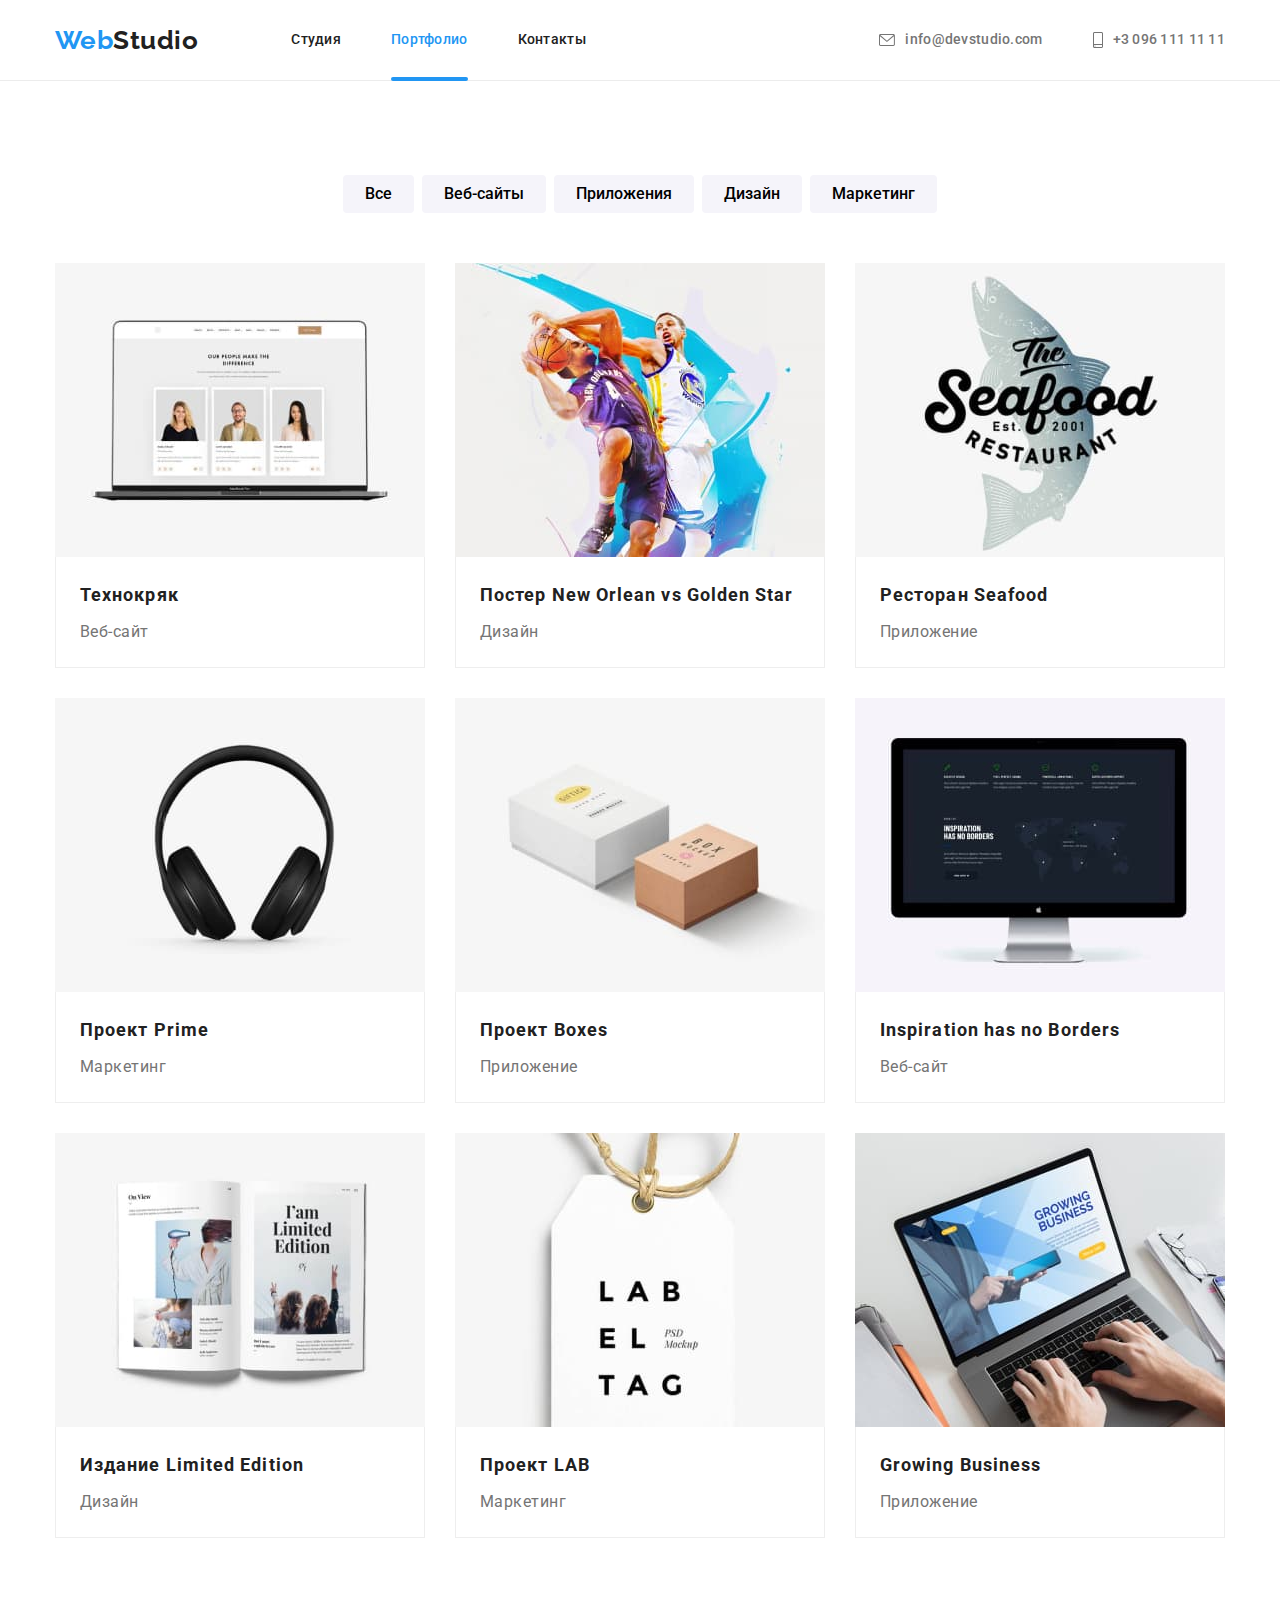
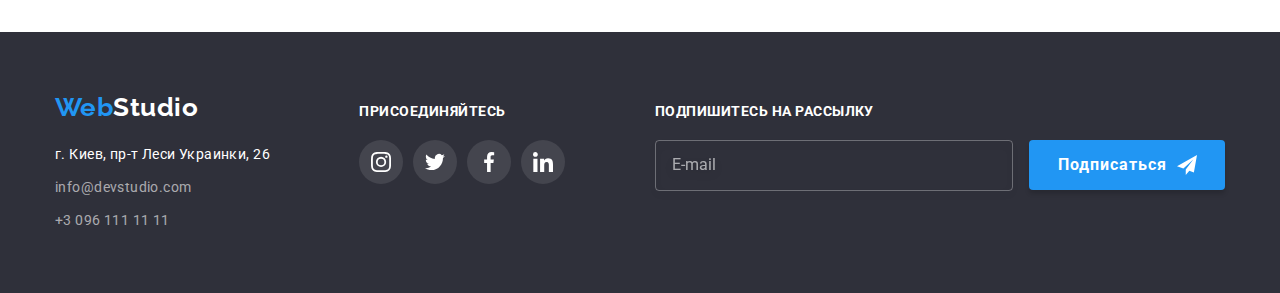
==== commit 6788b2c2: "Черновой рефакторинг CSS под SASS" ====
--- a/portfolio.html
+++ b/portfolio.html
@@ -10,7 +10,6 @@
         <link href="https://fonts.googleapis.com/css2?family=Raleway:wght@700&family=Roboto:wght@400;500;700;900&display=swap" rel="stylesheet">
         <link rel="stylesheet" href="css/modern-normalize.css" />
         <link rel="stylesheet" href="css/main.min.css" />
-        <link rel="stylesheet" href="css/styles.css" />
     </head>
 
     <body>
@@ -58,7 +57,7 @@
 
               <li class="gallery__item">
                 <a href="" class="link gallery__link">
-                  <div class="gallery__box">
+                  <div class="gallery__thumb">
                     <img src="images/gallery-img-note_book.jpg" alt="Открытый ноут-бук" width="370" />
                     <div class="overlay">
                       <p class="overlay__text">Ресурс предлагает комплексные предложения с разным уровнем функционала и сервисов. Все это позволит посетителю получить исчерпывающие сведения о компании или частном лице.</p>
@@ -73,7 +72,7 @@
 
               <li class="gallery__item">
                 <a href="" class="link gallery__link">
-                  <div class="gallery__box">
+                  <div class="gallery__thumb">
                     <img src="images/gallery-img-basketball.jpg" alt="Баскетболисты" width="370" />
                     <div class="overlay">
                       <p class="overlay__text">Ресурс предлагает комплексные предложения с разным уровнем функционала и сервисов. Все это позволит посетителю получить исчерпывающие сведения о компании или частном лице.</p>
@@ -88,7 +87,7 @@
 
               <li class="gallery__item">
                 <a href="" class="link gallery__link">
-                  <div class="gallery__box">
+                  <div class="gallery__thumb">
                     <img src="images/gallery-img-logo_restoran.jpg" alt="Логотип" width="370" />
                     <div class="overlay">
                       <p class="overlay__text">Ресурс предлагает комплексные предложения с разным уровнем функционала и сервисов. Все это позволит посетителю получить исчерпывающие сведения о компании или частном лице.</p>
@@ -103,7 +102,7 @@
 
               <li class="gallery__item">
                 <a href="" class="link gallery__link">
-                  <div class="gallery__box">
+                  <div class="gallery__thumb">
                     <img src="images/gallery-img-headphones.jpg" alt="Наушники" width="370" />
                     <div class="overlay">
                       <p class="overlay__text">Ресурс предлагает комплексные предложения с разным уровнем функционала и сервисов. Все это позволит посетителю получить исчерпывающие сведения о компании или частном лице.</p>
@@ -118,7 +117,7 @@
 
               <li class="gallery__item">
                 <a href="" class="link gallery__link">
-                  <div class="gallery__box">
+                  <div class="gallery__thumb">
                     <img src="images/gallery-img-boxes_project.jpg" alt="Коробки" width="370" />
                     <div class="overlay">
                       <p class="overlay__text">Ресурс предлагает комплексные предложения с разным уровнем функционала и сервисов. Все это позволит посетителю получить исчерпывающие сведения о компании или частном лице.</p>
@@ -133,7 +132,7 @@
 
               <li class="gallery__item">
                 <a href="" class="link gallery__link">
-                  <div class="gallery__box">
+                  <div class="gallery__thumb">
                     <img src="images/gallery-img-monitor.jpg" alt="Работающий монитор ПК" width="370" />
                     <div class="overlay">
                       <p class="overlay__text">Ресурс предлагает комплексные предложения с разным уровнем функционала и сервисов. Все это позволит посетителю получить исчерпывающие сведения о компании или частном лице.</p>
@@ -148,7 +147,7 @@
 
               <li class="gallery__item">
                 <a href="" class="link gallery__link">
-                  <div class="gallery__box">
+                  <div class="gallery__thumb">
                     <img src="images/gallery-img-book_open.jpg" alt="Открытая книга" width="370" />
                     <div class="overlay">
                       <p class="overlay__text">Ресурс предлагает комплексные предложения с разным уровнем функционала и сервисов. Все это позволит посетителю получить исчерпывающие сведения о компании или частном лице.</p>
@@ -163,7 +162,7 @@
 
               <li class="gallery__item">
                 <a href="" class="link gallery__link">
-                  <div class="gallery__box">
+                  <div class="gallery__thumb">
                     <img src="images/gallery-img-label.jpg" alt="Бумажный ярлык на верёвке" width="370" />
                     <div class="overlay">
                       <p class="overlay__text">Ресурс предлагает комплексные предложения с разным уровнем функционала и сервисов. Все это позволит посетителю получить исчерпывающие сведения о компании или частном лице.</p>
@@ -178,7 +177,7 @@
 
               <li class="gallery__item">
                 <a href="" class="link gallery__link">
-                  <div class="gallery__box">
+                  <div class="gallery__thumb">
                     <img src="images/gallery-img-pc_working.jpg" alt="Руки за клавиатурой ноутбука" width="370" />
                     <div class="overlay">
                       <p class="overlay__text">Ресурс предлагает комплексные предложения с разным уровнем функционала и сервисов. Все это позволит посетителю получить исчерпывающие сведения о компании или частном лице.</p>
@@ -235,13 +234,13 @@
               </li>
             </ul>
           </div>
-          <form class="send-form">
-            <label class="send-form__label" for="email">подпишитесь на рассылку</label>
-            <input class="input send-form__input" type="email" name="email" id="email" placeholder="E-mail">
-            <button class="button send-form__button" type="submit">
+          <form class="subs-form">
+            <label class="subs-form__label" for="email">подпишитесь на рассылку</label>
+            <input class="input subs-form__input" type="email" name="email" id="email" placeholder="E-mail">
+            <button class="button subs-form__button" type="submit">
               <b class="button__label">Подписаться</b>
               <svg class="button__icon" width="20px" height="20px">
-                <use href="./images/icons.svg#icon-send"></use>
+                <use href="./images/icons.svg#icon-subs"></use>
               </svg>
             </button>
           </form>
--- a/css/main.min.css
+++ b/css/main.min.css
@@ -1 +1 @@
-:root{--background-color-01: #ffffff;--background-color-02: #f5f4fa;--text-color-01: #212121;--text-color-02:#757575;--text-color-03:rgba(255, 255, 255, 0.6);--text-color-04: rgba(117, 117, 117, 0.5);--brand-color-01: #2196f3;--brand-color-02: #2f303a;--button-color:#f5f4fa;--highlight-button-color: #188ce8;--border-color-01:#ECECEC;--border-color-02:#EEEEEE;--shadow-color-01: rgba(0, 0, 0, 0.12);--shadow-color-02:rgba(0, 0, 0, 0.14);--shadow-color-03:rgba(0, 0, 0, 0.2);--shadow-color-04: rgba(0, 0, 0, 0.06);--shadow-color-05: rgba(0, 0, 0, 0.16);--shadow-color-06: rgba(0, 0, 0, 0.1);--shadow-color-07: rgba(0, 0, 0, 0.08);--shadow-color-08: rgba(0, 0, 0, 0.15);--gradient-color-01: rgba(47, 48, 58, 0.4);--gradient-color-02: rgba(47, 48, 58, 0.4);--icon-color-01: #AFB1B8;--icon-color-02: rgba(255, 255, 255, 0.1);--label-color: rgba(47, 48, 58, 0.8);--overlay-color: rgba(33, 150, 243, 0.9);--input-background-color: #2196F300;--input-border-color-01: rgba(255, 255, 255, 0.3);--input-border-color-02: rgba(33, 33, 33, 0.2)}.visually-hidden{position:absolute;width:1px;height:1px;margin:-1px;border:0;padding:0;white-space:nowrap;-webkit-clip-path:inset(100%);clip-path:inset(100%);clip:rect(0 0 0 0);overflow:hidden}body{background-color:var(--background-color-01);font-family:"Roboto",sans-serif;color:var(--text-color-01);margin:0;letter-spacing:.03em}.container{width:1200px;padding:0 15px;margin:0 auto}.section{padding:94px 0 94px}h1,h2,h3,p{margin:0}.link{text-decoration:none;color:var(--text-color-01)}.list{padding-left:0px;margin:0;list-style:none}.header__contacts .link{fill:var(--text-color-02);color:var(--text-color-02)}.address__list{font-style:normal}img{display:block;max-width:100%;height:auto}.header{border-bottom:1px solid var(--border-color-01)}.header__container{display:-webkit-box;display:-ms-flexbox;display:flex;-webkit-box-align:center;-ms-flex-align:center;align-items:center}.header__logo{margin-right:93px}.logo{color:var(--brand-color-01);font-family:"Raleway",sans-serif;font-weight:700;font-size:26px;line-height:1.19}.logo__part--black{color:var(--text-color-01)}.nav{margin-right:auto}.nav__list{display:-webkit-box;display:-ms-flexbox;display:flex;font-weight:500;font-size:14px;line-height:1.14;letter-spacing:.02em}.nav__item:not(:last-child){margin-right:50px}.nav__link{display:block;padding:32px 0}.nav__link--active{position:relative}.nav__link--active::after{content:"";display:block;position:absolute;bottom:-1px;width:100%;height:4px;border-radius:2px;background-color:var(--brand-color-01)}.header__contacts{display:-webkit-box;display:-ms-flexbox;display:flex;color:var(--text-color-02);font-weight:500;font-size:14px;line-height:1.14;letter-spacing:.02em}.contacts__item:not(:last-child){margin-right:50px}.contacts__link{display:-webkit-box;display:-ms-flexbox;display:flex;-webkit-box-align:center;-ms-flex-align:center;align-items:center}.header__icon{margin-right:10px}.hero{max-width:1600px;margin:0 auto;background-color:var(--brand-color-02);background-image:-webkit-gradient(linear, left top, right top, from(var(--gradient-color-01)), to(var(--gradient-color-02))),url(../images/hero-img-team.jpg);background-image:linear-gradient(to right, var(--gradient-color-01), var(--gradient-color-02)),url(../images/hero-img-team.jpg);background-size:cover;background-repeat:no-repeat;background-position:center;padding-top:200px;padding-bottom:200px}.hero__slogan{width:604px;text-align:center;margin-left:auto;margin-right:auto;margin-bottom:30px;text-transform:uppercase;color:var(--background-color-01);font-weight:900;font-size:44px;line-height:1.36;letter-spacing:.06em}.hero__button{display:block;margin:0 auto;padding:10px 32px;border-radius:4px;background-color:var(--brand-color-01);border-style:none;color:var(--background-color-01);font-family:inherit;font-weight:700;font-size:16px;line-height:1.88;letter-spacing:.06em;cursor:pointer}.benefits{font-size:14px}.benefits__list{display:-webkit-box;display:-ms-flexbox;display:flex}.benefits__item:not(:last-child){margin-right:30px}.benefits__item::before{content:"";display:block;margin-bottom:30px;height:120px;border-radius:4px;background-color:var(--background-color-02);background-repeat:no-repeat;background-position:center}.benefits__icon--antenna::before{background-image:url(../images/benefits-icon-antenna.svg)}.benefits__icon--clock::before{background-image:url(../images/benefits-icon-clock.svg)}.benefits__icon--diagram::before{background-image:url(../images/benefits-icon-diagram.svg)}.benefits__icon--astronaut::before{background-image:url(../images/benefits-icon-astronaut.svg)}.benefits__subtitle{margin-bottom:10px;font-size:inherit;font-weight:700;line-height:1.14;text-transform:uppercase}.benefits__text{color:var(--text-color-02);line-height:1.71}.desc{padding-bottom:94px}.desc__title{margin-bottom:50px;text-align:center;font-weight:700;font-size:36px;line-height:1.17}.desc__list{display:-webkit-box;display:-ms-flexbox;display:flex}.desc__item:not(:last-child){margin-right:30px}.desc__thumb{position:relative}.desc__label{position:absolute;bottom:0;right:0;left:0;padding:27px 0 27px;text-align:center;font-size:14px;text-transform:uppercase;line-height:1.14;font-weight:700;color:var(--background-color-01);background-color:var(--label-color)}.team{background-color:var(--background-color-02)}.team__title{margin-bottom:50px;text-align:center;font-weight:700;font-size:36px;line-height:1.17}.team__list{display:-webkit-box;display:-ms-flexbox;display:flex;line-height:1.19;font-size:16px}.team__item:not(:last-child){margin-right:30px}.team__item{border-radius:0px 0px 4px 4px;-webkit-box-shadow:0px 1px 3px var(--shadow-color-01),0px 1px 1px var(--shadow-color-02),0px 2px 1px var(--shadow-color-03);box-shadow:0px 1px 3px var(--shadow-color-01),0px 1px 1px var(--shadow-color-02),0px 2px 1px var(--shadow-color-03);background-color:var(--background-color-01)}.team__text{padding:30px 0px 16px;text-align:center}.team__subtitle{margin-bottom:10px;font-weight:500;font-size:inherit}.team__desc{color:var(--text-color-02)}.team__social-network{display:-webkit-box;display:-ms-flexbox;display:flex;-webkit-box-pack:center;-ms-flex-pack:center;justify-content:center;margin-bottom:30px}.social-network__item:not(:last-child){margin-right:10px}.social-network__link{color:var(--icon-color-01);display:-webkit-box;display:-ms-flexbox;display:flex;-webkit-box-pack:center;-ms-flex-pack:center;justify-content:center;-webkit-box-align:center;-ms-flex-align:center;align-items:center;width:44px;height:44px;border-radius:50%}.social-network__icon{fill:currentColor}.clients__title{margin-bottom:50px;text-align:center;font-weight:700;font-size:36px;line-height:1.17}.clients__list{display:-webkit-box;display:-ms-flexbox;display:flex;-webkit-box-pack:center;-ms-flex-pack:center;justify-content:center}.clients__item{-ms-flex-preferred-size:calc((100% - 150px)/6);flex-basis:calc((100% - 150px)/6)}.clients__item:not(:last-child){margin-right:30px}.clients__link{display:-webkit-box;display:-ms-flexbox;display:flex;-webkit-box-pack:center;-ms-flex-pack:center;justify-content:center;-webkit-box-align:center;-ms-flex-align:center;align-items:center;height:92px;border:1px solid var(--icon-color-01);border-radius:4px;color:var(--icon-color-01)}.clients__icon{fill:currentColor}.footer{padding-top:60px;padding-bottom:60px;background-color:var(--brand-color-02)}.footer__container{display:-webkit-box;display:-ms-flexbox;display:flex}.footer__contacts{margin-right:auto}.logo__part--white{color:var(--background-color-01)}.address{margin-top:20px}.address__list{font-size:14px;line-height:1.71;letter-spacing:.03em}.address__item:not(:last-child){margin-bottom:9px}.address__link{color:var(--background-color-01)}.address__link--mail,.address__link--tel{color:var(--text-color-03)}.footer__social-network{margin-right:auto}.social-network__title{display:inline-block;margin-top:12px;margin-bottom:20px;text-transform:uppercase;color:var(--background-color-01);font-size:14px;line-height:1.14}.social-network__list{display:-webkit-box;display:-ms-flexbox;display:flex}.social-network__link--footer{background-color:var(--icon-color-02)}.social-network__icon--footer{fill:var(--background-color-01)}.subs-form__label{display:-webkit-box;display:-ms-flexbox;display:flex;margin-top:12px;margin-bottom:20px;color:var(--background-color-01);font-weight:700;font-size:14px;line-height:1.14;text-transform:uppercase}.subs-form__input{width:358px;margin-right:12px;border-radius:4px;background:var(--input-background-color);border:1px solid var(--input-border-color-01);-webkit-filter:drop-shadow(0px 4px 4px var(--shadow-color-08));filter:drop-shadow(0px 4px 4px var(--shadow-color-08));padding:15px 16px;color:var(--background-color-01)}.subs-form__input::-webkit-input-placeholder{color:var(--text-color-03);line-height:1.25}.subs-form__input::-moz-placeholder{color:var(--text-color-03);line-height:1.25}.subs-form__input:-ms-input-placeholder{color:var(--text-color-03);line-height:1.25}.subs-form__input::-ms-input-placeholder{color:var(--text-color-03);line-height:1.25}.subs-form__input::placeholder{color:var(--text-color-03);line-height:1.25}.subs-form__button{display:-webkit-inline-box;display:-ms-inline-flexbox;display:inline-flex;-webkit-box-align:center;-ms-flex-align:center;align-items:center;padding:10px 28px 10px 29px;border-radius:4px;background-color:var(--brand-color-01);border-style:none;cursor:pointer;-webkit-box-shadow:0px 4px 4px var(--shadow-color-08);box-shadow:0px 4px 4px var(--shadow-color-08)}.button__label{margin-right:10px;color:var(--background-color-01);font-size:16px;line-height:1.88;letter-spacing:.06em}.button__icon{fill:var(--background-color-01)}/*# sourceMappingURL=main.min.css.map */+:root{--background-color-01: #ffffff;--background-color-02: #f5f4fa;--text-color-01: #212121;--text-color-02:#757575;--text-color-03:rgba(255, 255, 255, 0.6);--text-color-04: rgba(117, 117, 117, 0.5);--brand-color-01: #2196f3;--brand-color-02: #2f303a;--button-color:#f5f4fa;--highlight-button-color: #188ce8;--border-color-01:#ECECEC;--border-color-02:#EEEEEE;--shadow-color-01: rgba(0, 0, 0, 0.12);--shadow-color-02:rgba(0, 0, 0, 0.14);--shadow-color-03:rgba(0, 0, 0, 0.2);--shadow-color-04: rgba(0, 0, 0, 0.06);--shadow-color-05: rgba(0, 0, 0, 0.16);--shadow-color-06: rgba(0, 0, 0, 0.1);--shadow-color-07: rgba(0, 0, 0, 0.08);--shadow-color-08: rgba(0, 0, 0, 0.15);--gradient-color-01: rgba(47, 48, 58, 0.4);--gradient-color-02: rgba(47, 48, 58, 0.4);--icon-color-01: #AFB1B8;--icon-color-02: rgba(255, 255, 255, 0.1);--label-color: rgba(47, 48, 58, 0.8);--overlay-color: rgba(33, 150, 243, 0.9);--input-background-color: #2196F300;--input-border-color-01: rgba(255, 255, 255, 0.3);--input-border-color-02: rgba(33, 33, 33, 0.2)}.visually-hidden{position:absolute;width:1px;height:1px;margin:-1px;border:0;padding:0;white-space:nowrap;-webkit-clip-path:inset(100%);clip-path:inset(100%);clip:rect(0 0 0 0);overflow:hidden}body{background-color:var(--background-color-01);font-family:"Roboto",sans-serif;color:var(--text-color-01);margin:0;letter-spacing:.03em}.container{width:1200px;padding:0 15px;margin:0 auto}.section{padding:94px 0 94px}.link:hover,.link:focus{color:var(--brand-color-01);fill:var(--brand-color-01)}.button:hover,.button:focus{background-color:var(--highlight-button-color);color:var(--background-color-01)}.link,.button,.input,.send-form__icon{-webkit-transition-property:color,fill,background-color,border-color,-webkit-box-shadow;transition-property:color,fill,background-color,border-color,-webkit-box-shadow;transition-property:color,fill,background-color,border-color,box-shadow;transition-property:color,fill,background-color,border-color,box-shadow,-webkit-box-shadow;-webkit-transition-duration:250ms;transition-duration:250ms;-webkit-transition-timing-function:cubic-bezier(0.4, 0, 0.2, 1);transition-timing-function:cubic-bezier(0.4, 0, 0.2, 1)}.backdrop.is-hidden{visibility:hidden;opacity:0;pointer-events:none}.backdrop.is-hidden .modal{-webkit-transform:translate(-50%, -50%) scale(0);transform:translate(-50%, -50%) scale(0)}h1,h2,h3,p{margin:0}.link{text-decoration:none;color:var(--text-color-01)}.list{padding-left:0px;margin:0;list-style:none}.address__list{font-style:normal}img{display:block;max-width:100%;height:auto}.header{border-bottom:1px solid var(--border-color-01)}.header__container{display:-webkit-box;display:-ms-flexbox;display:flex;-webkit-box-align:center;-ms-flex-align:center;align-items:center}.header__logo{margin-right:93px}.logo{color:var(--brand-color-01);font-family:"Raleway",sans-serif;font-weight:700;font-size:26px;line-height:1.19}.logo__part--black{color:var(--text-color-01)}.nav{margin-right:auto}.nav__list{display:-webkit-box;display:-ms-flexbox;display:flex;font-weight:500;font-size:14px;line-height:1.14;letter-spacing:.02em}.nav__item:not(:last-child){margin-right:50px}.nav__link{display:block;padding:32px 0}.nav__link--active{position:relative;color:var(--brand-color-01)}.nav__link--active::after{content:"";display:block;position:absolute;bottom:-1px;width:100%;height:4px;border-radius:2px;background-color:var(--brand-color-01)}.header__contacts{display:-webkit-box;display:-ms-flexbox;display:flex;color:var(--text-color-02);font-weight:500;font-size:14px;line-height:1.14;letter-spacing:.02em}.contacts__item:not(:last-child){margin-right:50px}.contacts__link{display:-webkit-box;display:-ms-flexbox;display:flex;-webkit-box-align:center;-ms-flex-align:center;align-items:center;color:var(--text-color-02);fill:var(--text-color-02)}.header__icon{margin-right:10px}.hero{max-width:1600px;margin:0 auto;background-color:var(--brand-color-02);background-image:-webkit-gradient(linear, left top, right top, from(var(--gradient-color-01)), to(var(--gradient-color-02))),url(../images/hero-img-team.jpg);background-image:linear-gradient(to right, var(--gradient-color-01), var(--gradient-color-02)),url(../images/hero-img-team.jpg);background-size:cover;background-repeat:no-repeat;background-position:center;padding-top:200px;padding-bottom:200px}.hero__slogan{width:604px;text-align:center;margin-left:auto;margin-right:auto;margin-bottom:30px;text-transform:uppercase;color:var(--background-color-01);font-weight:900;font-size:44px;line-height:1.36;letter-spacing:.06em}.hero__button{display:block;margin:0 auto;padding:10px 32px;border-radius:4px;background-color:var(--brand-color-01);border-style:none;color:var(--background-color-01);font-family:inherit;font-weight:700;font-size:16px;line-height:1.88;letter-spacing:.06em;cursor:pointer}.benefits{font-size:14px}.benefits__list{display:-webkit-box;display:-ms-flexbox;display:flex}.benefits__item:not(:last-child){margin-right:30px}.benefits__item::before{content:"";display:block;margin-bottom:30px;height:120px;border-radius:4px;background-color:var(--background-color-02);background-repeat:no-repeat;background-position:center}.benefits__icon--antenna::before{background-image:url(../images/benefits-icon-antenna.svg)}.benefits__icon--clock::before{background-image:url(../images/benefits-icon-clock.svg)}.benefits__icon--diagram::before{background-image:url(../images/benefits-icon-diagram.svg)}.benefits__icon--astronaut::before{background-image:url(../images/benefits-icon-astronaut.svg)}.benefits__subtitle{margin-bottom:10px;font-size:inherit;font-weight:700;line-height:1.14;text-transform:uppercase}.benefits__text{color:var(--text-color-02);line-height:1.71}.desc{padding-bottom:94px}.desc__title{margin-bottom:50px;text-align:center;font-weight:700;font-size:36px;line-height:1.17}.desc__list{display:-webkit-box;display:-ms-flexbox;display:flex}.desc__item:not(:last-child){margin-right:30px}.desc__thumb{position:relative}.desc__label{position:absolute;bottom:0;right:0;left:0;padding:27px 0 27px;text-align:center;font-size:14px;text-transform:uppercase;line-height:1.14;font-weight:700;color:var(--background-color-01);background-color:var(--label-color)}.team{background-color:var(--background-color-02)}.team__title{margin-bottom:50px;text-align:center;font-weight:700;font-size:36px;line-height:1.17}.team__list{display:-webkit-box;display:-ms-flexbox;display:flex;line-height:1.19;font-size:16px}.team__item:not(:last-child){margin-right:30px}.team__item{border-radius:0px 0px 4px 4px;-webkit-box-shadow:0px 1px 3px var(--shadow-color-01),0px 1px 1px var(--shadow-color-02),0px 2px 1px var(--shadow-color-03);box-shadow:0px 1px 3px var(--shadow-color-01),0px 1px 1px var(--shadow-color-02),0px 2px 1px var(--shadow-color-03);background-color:var(--background-color-01)}.team__text{padding:30px 0px 16px;text-align:center}.team__subtitle{margin-bottom:10px;font-weight:500;font-size:inherit}.team__desc{color:var(--text-color-02)}.team__social-network{display:-webkit-box;display:-ms-flexbox;display:flex;-webkit-box-pack:center;-ms-flex-pack:center;justify-content:center;margin-bottom:30px}.social-network__item:not(:last-child){margin-right:10px}.social-network__link{color:var(--icon-color-01);display:-webkit-box;display:-ms-flexbox;display:flex;-webkit-box-pack:center;-ms-flex-pack:center;justify-content:center;-webkit-box-align:center;-ms-flex-align:center;align-items:center;width:44px;height:44px;border-radius:50%}.social-network__link:hover{background-color:var(--brand-color-01);color:var(--background-color-01)}.social-network__icon{fill:currentColor}.clients__title{margin-bottom:50px;text-align:center;font-weight:700;font-size:36px;line-height:1.17}.clients__list{display:-webkit-box;display:-ms-flexbox;display:flex;-webkit-box-pack:center;-ms-flex-pack:center;justify-content:center}.clients__item{-ms-flex-preferred-size:calc((100% - 150px)/6);flex-basis:calc((100% - 150px)/6)}.clients__item:not(:last-child){margin-right:30px}.clients__link{display:-webkit-box;display:-ms-flexbox;display:flex;-webkit-box-pack:center;-ms-flex-pack:center;justify-content:center;-webkit-box-align:center;-ms-flex-align:center;align-items:center;height:92px;border:1px solid var(--icon-color-01);border-radius:4px;color:var(--icon-color-01)}.clients__link:hover{border-color:var(--brand-color-01)}.clients__icon{fill:currentColor}.footer{padding-top:60px;padding-bottom:60px;background-color:var(--brand-color-02)}.footer__container{display:-webkit-box;display:-ms-flexbox;display:flex}.footer__contacts{margin-right:auto}.logo__part--white{color:var(--background-color-01)}.address{margin-top:20px}.address__list{font-size:14px;line-height:1.71;letter-spacing:.03em}.address__item:not(:last-child){margin-bottom:9px}.address__link{color:var(--background-color-01)}.address__link--mail,.address__link--tel{color:var(--text-color-03)}.footer__social-network{margin-right:auto}.social-network__title{display:inline-block;margin-top:12px;margin-bottom:20px;text-transform:uppercase;color:var(--background-color-01);font-size:14px;line-height:1.14}.social-network__list{display:-webkit-box;display:-ms-flexbox;display:flex}.social-network__link--footer{background-color:var(--icon-color-02)}.social-network__icon--footer{fill:var(--background-color-01)}.subs-form__label{display:-webkit-box;display:-ms-flexbox;display:flex;margin-top:12px;margin-bottom:20px;color:var(--background-color-01);font-weight:700;font-size:14px;line-height:1.14;text-transform:uppercase}.subs-form__input{width:358px;margin-right:12px;border-radius:4px;background:var(--input-background-color);border:1px solid var(--input-border-color-01);-webkit-filter:drop-shadow(0px 4px 4px var(--shadow-color-08));filter:drop-shadow(0px 4px 4px var(--shadow-color-08));padding:15px 16px;color:var(--background-color-01)}.subs-form__input::-webkit-input-placeholder{color:var(--text-color-03);line-height:1.25}.subs-form__input::-moz-placeholder{color:var(--text-color-03);line-height:1.25}.subs-form__input:-ms-input-placeholder{color:var(--text-color-03);line-height:1.25}.subs-form__input::-ms-input-placeholder{color:var(--text-color-03);line-height:1.25}.subs-form__input::placeholder{color:var(--text-color-03);line-height:1.25}.subs-form__button{display:-webkit-inline-box;display:-ms-inline-flexbox;display:inline-flex;-webkit-box-align:center;-ms-flex-align:center;align-items:center;padding:10px 28px 10px 29px;border-radius:4px;background-color:var(--brand-color-01);border-style:none;cursor:pointer;-webkit-box-shadow:0px 4px 4px var(--shadow-color-08);box-shadow:0px 4px 4px var(--shadow-color-08)}.button__label{margin-right:10px;color:var(--background-color-01);font-size:16px;line-height:1.88;letter-spacing:.06em}.button__icon{fill:var(--background-color-01)}.filters{display:-webkit-box;display:-ms-flexbox;display:flex;-webkit-box-pack:center;-ms-flex-pack:center;justify-content:center;margin-bottom:50px}.filters__item:not(:last-child){margin-right:8px}.filters__button{border-style:none;border-radius:4px;padding:6px 22px;background-color:var(--button-color);font-family:inherit;font-weight:500;font-size:16px;line-height:1.63;cursor:pointer}.filters__button:hover{-webkit-box-shadow:0px 3px 1px var(--shadow-color-06),0px 1px 2px var(--shadow-color-07),0px 2px 2px var(--shadow-color-01);box-shadow:0px 3px 1px var(--shadow-color-06),0px 1px 2px var(--shadow-color-07),0px 2px 2px var(--shadow-color-01)}.gallery__list{display:-webkit-box;display:-ms-flexbox;display:flex;-ms-flex-wrap:wrap;flex-wrap:wrap;margin-top:-30px;margin-left:-30px}.gallery__item{-ms-flex-preferred-size:calc(33.3333333333% - 30px);flex-basis:calc(33.3333333333% - 30px);margin-top:30px;margin-left:30px}.gallery__link{display:block}.gallery__link:hover{color:currentColor;cursor:pointer;-webkit-box-shadow:0px 1px 1px var(--shadow-color-01),0px 4px 4px var(--shadow-color-04),1px 4px 6px var(--shadow-color-05);box-shadow:0px 1px 1px var(--shadow-color-01),0px 4px 4px var(--shadow-color-04),1px 4px 6px var(--shadow-color-05)}.gallery__link:focus{color:currentColor;cursor:pointer;-webkit-box-shadow:0px 1px 1px var(--shadow-color-01),0px 4px 4px var(--shadow-color-04),1px 4px 6px var(--shadow-color-05);box-shadow:0px 1px 1px var(--shadow-color-01),0px 4px 4px var(--shadow-color-04),1px 4px 6px var(--shadow-color-05)}.gallery__text{padding:20px 24px;border-left:1px solid var(--border-color-02);border-right:1px solid var(--border-color-02);border-bottom:1px solid var(--border-color-02)}.gallery__subtitle{margin-bottom:4px;font-weight:700;font-size:18px;line-height:2;letter-spacing:.06em}.gallery__desc{color:var(--text-color-02);font-size:16px;line-height:1.88}.gallery__thumb{position:relative;overflow:hidden}.overlay{position:absolute;display:-webkit-box;display:-ms-flexbox;display:flex;-webkit-box-align:center;-ms-flex-align:center;align-items:center;top:0;width:100%;height:100%;background-color:var(--overlay-color);-webkit-transform:translateY(200%);transform:translateY(200%);-webkit-transition:-webkit-transform 400ms ease;transition:-webkit-transform 400ms ease;transition:transform 400ms ease;transition:transform 400ms ease, -webkit-transform 400ms ease}.gallery__link:hover .overlay{-webkit-transform:translateY(0);transform:translateY(0)}.gallery__link:focus .overlay{-webkit-transform:translateY(0);transform:translateY(0)}.overlay__text{padding:0px 24px;line-height:1.56;font-size:18px;color:var(--background-color-01)}.backdrop{position:fixed;opacity:1;top:0%;left:0%;width:100%;height:100%;background-color:var(--shadow-color-03);-webkit-transition:opacity 250ms linear;transition:opacity 250ms linear}.modal{position:absolute;visibility:visible;top:50%;left:50%;width:528px;padding:40px;background-color:var(--background-color-01);-webkit-box-shadow:0px 1px 3px var(--shadow-color-01),0px 1px 1px var(--shadow-color-02),0px 2px 1px var(--shadow-color-03);box-shadow:0px 1px 3px var(--shadow-color-01),0px 1px 1px var(--shadow-color-02),0px 2px 1px var(--shadow-color-03);border-radius:4px;-webkit-transform:translate(-50%, -50%) scale(1);transform:translate(-50%, -50%) scale(1);-webkit-transition:-webkit-transform 250ms linear;transition:-webkit-transform 250ms linear;transition:transform 250ms linear;transition:transform 250ms linear, -webkit-transform 250ms linear}.modal__close-button{position:absolute;right:8px;top:8px;padding:6px;background-color:var(--background-color-01);border:1px solid var(--shadow-color-06);display:-webkit-box;display:-ms-flexbox;display:flex;-webkit-box-pack:center;-ms-flex-pack:center;justify-content:center;-webkit-box-align:center;-ms-flex-align:center;align-items:center;width:30px;height:30px;border-radius:50%;cursor:pointer}.modal__close-button:hover,.modal__close-button:focus{fill:var(--brand-color-01)}.send-form__title{display:block;margin-bottom:12px;text-align:center;line-height:1.05;font-size:20px}.send-form__list{margin-bottom:20px}.send-form__field:not(:last-child){margin-bottom:10px}.send-form__field{display:-webkit-box;display:-ms-flexbox;display:flex;-webkit-box-orient:vertical;-webkit-box-direction:normal;-ms-flex-direction:column;flex-direction:column;line-height:1.17;font-size:12px;letter-spacing:.01em;color:var(--text-color-02)}.send-form__label{margin-bottom:4px}.send-form__input{width:100%;border:1px solid var(--input-border-color-02);border-radius:4px;padding:11px 12px 11px 42px;font-size:14px;outline:none}.send-form__input:focus{border-color:var(--brand-color-01)}.send-form__box{position:relative}.send-form__icon{position:absolute;top:11px;bottom:11px;left:12px;pointer-events:none}.send-form__input:focus+.send-form__icon{fill:var(--brand-color-01)}.send-form__input--textarea{padding:12px 16px;line-height:1.17;width:100%;resize:none}.send-form__input--textarea::-webkit-input-placeholder{color:var(--text-color-04);line-height:1.17;font-size:12px;letter-spacing:.01em}.send-form__input--textarea::-moz-placeholder{color:var(--text-color-04);line-height:1.17;font-size:12px;letter-spacing:.01em}.send-form__input--textarea:-ms-input-placeholder{color:var(--text-color-04);line-height:1.17;font-size:12px;letter-spacing:.01em}.send-form__input--textarea::-ms-input-placeholder{color:var(--text-color-04);line-height:1.17;font-size:12px;letter-spacing:.01em}.send-form__input--textarea::placeholder{color:var(--text-color-04);line-height:1.17;font-size:12px;letter-spacing:.01em}.send-form__checkbox-label{display:-webkit-box;display:-ms-flexbox;display:flex;-webkit-box-pack:center;-ms-flex-pack:center;justify-content:center;-webkit-box-align:center;-ms-flex-align:center;align-items:center;margin-bottom:30px;line-height:1.71;font-size:14px;color:var(--text-color-02)}.send-form__checkbox{position:absolute;width:1px;height:1px;margin:-1px;border:0;padding:0;clip:rect(0 0 0 0);overflow:hidden}.send-form__custom-checkbox{display:-webkit-inline-box;display:-ms-inline-flexbox;display:inline-flex;-webkit-box-pack:center;-ms-flex-pack:center;justify-content:center;-webkit-box-align:center;-ms-flex-align:center;align-items:center;width:16px;height:15px;margin-right:7px;border-radius:2px;background-origin:border-box;border:2px solid var(--text-color-01);fill:var(--background-color-01)}.send-form__checkbox:focus+.send-form__custom-checkbox{border-color:var(--brand-color-01)}.send-form__checkbox:checked+.send-form__custom-checkbox{background-color:var(--brand-color-01);border-color:var(--brand-color-01)}.send-form__checkbox-icon{visibility:hidden;opacity:0;pointer-events:none}.send-form__checkbox:checked+.send-form__custom-checkbox .send-form__checkbox-icon{visibility:visible;opacity:1}.send-form__terms-link{text-decoration:underline;color:var(--brand-color-01)}.send-form__terms-link:hover{text-decoration:none}.send-form__submit-button{display:block;margin:0 auto;padding:10px 55px 10px 56px;background:var(--brand-color-01);-webkit-box-shadow:0px 4px 4px var(--shadow-color-08);box-shadow:0px 4px 4px var(--shadow-color-08);border-radius:4px;border-style:none;color:var(--background-color-01);font-weight:700;font-size:16px;line-height:1.88;cursor:pointer;letter-spacing:.06em}/*# sourceMappingURL=main.min.css.map */